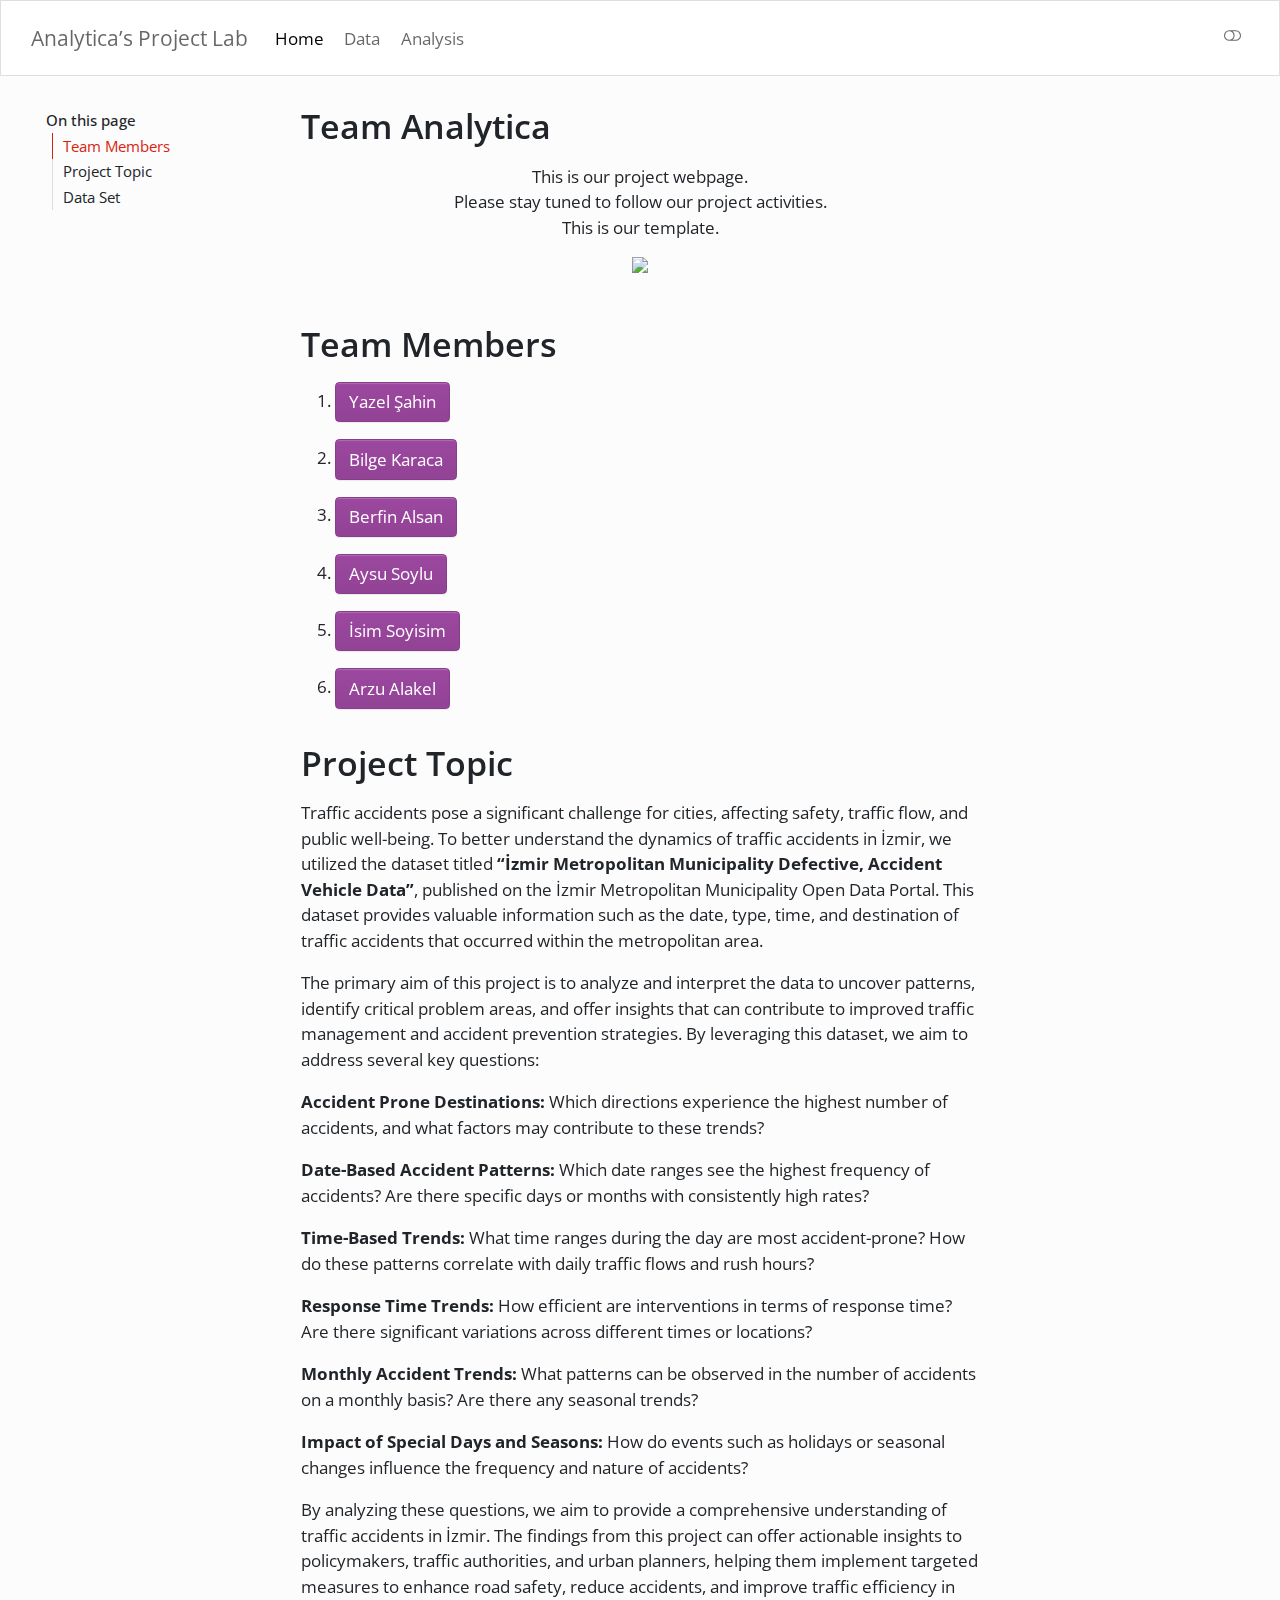
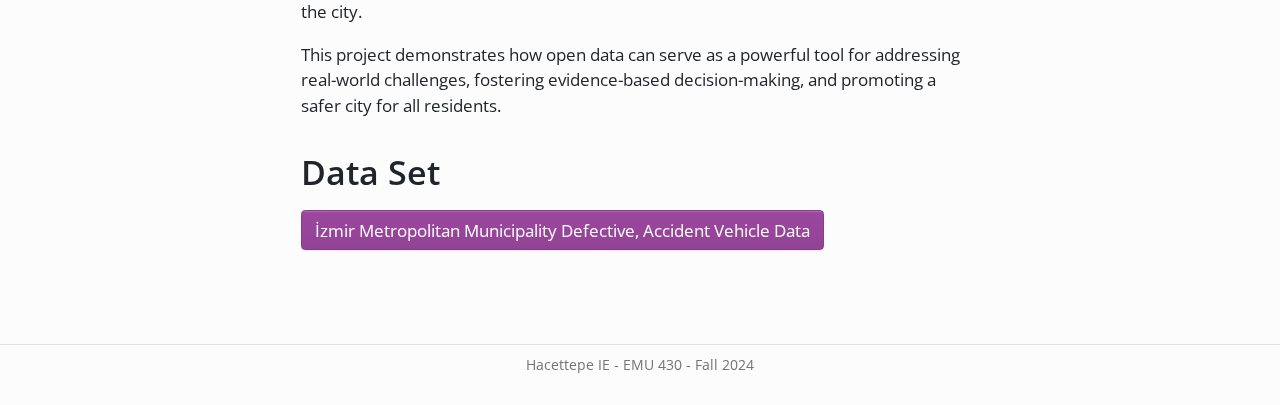
==== docs/index.html @ 7049e909 "s" ====
<!DOCTYPE html>
<html xmlns="http://www.w3.org/1999/xhtml" lang="en" xml:lang="en"><head>

<meta charset="utf-8">
<meta name="generator" content="quarto-1.5.57">

<meta name="viewport" content="width=device-width, initial-scale=1.0, user-scalable=yes">


<title>Team Analytica – Analytica’s Project Lab</title>
<style>
code{white-space: pre-wrap;}
span.smallcaps{font-variant: small-caps;}
div.columns{display: flex; gap: min(4vw, 1.5em);}
div.column{flex: auto; overflow-x: auto;}
div.hanging-indent{margin-left: 1.5em; text-indent: -1.5em;}
ul.task-list{list-style: none;}
ul.task-list li input[type="checkbox"] {
  width: 0.8em;
  margin: 0 0.8em 0.2em -1em; /* quarto-specific, see https://github.com/quarto-dev/quarto-cli/issues/4556 */ 
  vertical-align: middle;
}
</style>


<script src="site_libs/quarto-nav/quarto-nav.js"></script>
<script src="site_libs/quarto-nav/headroom.min.js"></script>
<script src="site_libs/clipboard/clipboard.min.js"></script>
<script src="site_libs/quarto-search/autocomplete.umd.js"></script>
<script src="site_libs/quarto-search/fuse.min.js"></script>
<script src="site_libs/quarto-search/quarto-search.js"></script>
<meta name="quarto:offset" content="./">
<script src="site_libs/quarto-html/quarto.js"></script>
<script src="site_libs/quarto-html/popper.min.js"></script>
<script src="site_libs/quarto-html/tippy.umd.min.js"></script>
<script src="site_libs/quarto-html/anchor.min.js"></script>
<link href="site_libs/quarto-html/tippy.css" rel="stylesheet">
<link href="site_libs/quarto-html/quarto-syntax-highlighting.css" rel="stylesheet" class="quarto-color-scheme" id="quarto-text-highlighting-styles">
<link href="site_libs/quarto-html/quarto-syntax-highlighting-dark.css" rel="prefetch" class="quarto-color-scheme quarto-color-alternate" id="quarto-text-highlighting-styles">
<script src="site_libs/bootstrap/bootstrap.min.js"></script>
<link href="site_libs/bootstrap/bootstrap-icons.css" rel="stylesheet">
<link href="site_libs/bootstrap/bootstrap.min.css" rel="stylesheet" class="quarto-color-scheme" id="quarto-bootstrap" data-mode="light">
<link href="site_libs/bootstrap/bootstrap-dark.min.css" rel="prefetch" class="quarto-color-scheme quarto-color-alternate" id="quarto-bootstrap" data-mode="dark">
<script id="quarto-search-options" type="application/json">{
  "location": "navbar",
  "copy-button": false,
  "collapse-after": 3,
  "panel-placement": "end",
  "type": "overlay",
  "limit": 50,
  "keyboard-shortcut": [
    "f",
    "/",
    "s"
  ],
  "show-item-context": false,
  "language": {
    "search-no-results-text": "No results",
    "search-matching-documents-text": "matching documents",
    "search-copy-link-title": "Copy link to search",
    "search-hide-matches-text": "Hide additional matches",
    "search-more-match-text": "more match in this document",
    "search-more-matches-text": "more matches in this document",
    "search-clear-button-title": "Clear",
    "search-text-placeholder": "",
    "search-detached-cancel-button-title": "Cancel",
    "search-submit-button-title": "Submit",
    "search-label": "Search"
  }
}</script>


<link rel="stylesheet" href="styles.css">
</head>

<body class="floating nav-fixed">

<div id="quarto-search-results"></div>
  <header id="quarto-header" class="headroom fixed-top">
    <nav class="navbar navbar-expand-lg " data-bs-theme="dark">
      <div class="navbar-container container-fluid">
      <div class="navbar-brand-container mx-auto">
    <a class="navbar-brand" href="./index.html">
    <span class="navbar-title">Analytica’s Project Lab</span>
    </a>
  </div>
            <div id="quarto-search" class="" title="Search"></div>
          <button class="navbar-toggler" type="button" data-bs-toggle="collapse" data-bs-target="#navbarCollapse" aria-controls="navbarCollapse" role="menu" aria-expanded="false" aria-label="Toggle navigation" onclick="if (window.quartoToggleHeadroom) { window.quartoToggleHeadroom(); }">
  <span class="navbar-toggler-icon"></span>
</button>
          <div class="collapse navbar-collapse" id="navbarCollapse">
            <ul class="navbar-nav navbar-nav-scroll me-auto">
  <li class="nav-item">
    <a class="nav-link active" href="./index.html" aria-current="page"> 
<span class="menu-text">Home</span></a>
  </li>  
  <li class="nav-item">
    <a class="nav-link" href="./data.html"> 
<span class="menu-text">Data</span></a>
  </li>  
  <li class="nav-item">
    <a class="nav-link" href="./analysis.html"> 
<span class="menu-text">Analysis</span></a>
  </li>  
</ul>
          </div> <!-- /navcollapse -->
            <div class="quarto-navbar-tools">
    <a href="https://twitter.com" title="" class="quarto-navigation-tool px-1" aria-label=""><i class="bi bi-github"></i></a>
  <a href="" class="quarto-color-scheme-toggle quarto-navigation-tool  px-1" onclick="window.quartoToggleColorScheme(); return false;" title="Toggle dark mode"><i class="bi"></i></a>
</div>
      </div> <!-- /container-fluid -->
    </nav>
</header>
<!-- content -->
<div id="quarto-content" class="quarto-container page-columns page-rows-contents page-layout-article page-navbar">
<!-- sidebar -->
  <nav id="quarto-sidebar" class="sidebar collapse collapse-horizontal quarto-sidebar-collapse-item sidebar-navigation floating overflow-auto">
    <nav id="TOC" role="doc-toc" class="toc-active">
    <h2 id="toc-title">On this page</h2>
   
  <ul>
  <li><a href="#team-members" id="toc-team-members" class="nav-link active" data-scroll-target="#team-members">Team Members</a></li>
  <li><a href="#project-topic" id="toc-project-topic" class="nav-link" data-scroll-target="#project-topic">Project Topic</a></li>
  <li><a href="#data-set" id="toc-data-set" class="nav-link" data-scroll-target="#data-set">Data Set</a></li>
  </ul>
</nav>
</nav>
<div id="quarto-sidebar-glass" class="quarto-sidebar-collapse-item" data-bs-toggle="collapse" data-bs-target=".quarto-sidebar-collapse-item"></div>
<!-- margin-sidebar -->
    <div id="quarto-margin-sidebar" class="sidebar margin-sidebar zindex-bottom">
    </div>
<!-- main -->
<main class="content" id="quarto-document-content">

<header id="title-block-header" class="quarto-title-block default">
<div class="quarto-title">
<h1 class="title">Team Analytica</h1>
</div>



<div class="quarto-title-meta">

    
  
    
  </div>
  


</header>


<div style="text-align: center;">
<p>This is our project webpage.<br>
Please stay tuned to follow our project activities.<br>
This is our template.</p>
</div>
<div class="quarto-figure quarto-figure-center">
<figure class="figure">
<p><img src="https://media.giphy.com/media/l378c04F2fjeZ7vH2/giphy.gif?cid=ecf05e47647ri4hmia577lfjcknd52jpofcokfgqqfguaa1c&amp;ep=v1_gifs_related&amp;rid=giphy.gif&amp;ct=g" class="img-fluid quarto-figure quarto-figure-center figure-img"></p>
</figure>
</div>
<section id="team-members" class="level1">
<h1>Team Members</h1>
<ol type="1">
<li><p><a href="https://emu-hacettepe-analytics.github.io/emu430-fall2024-yazelsahinlab/" class="btn btn-danger" style="color: white">Yazel Şahin</a></p></li>
<li><p><a href="https://emu-hacettepe-analytics.github.io/emu430-fall2024-BilgeKaraca/" class="btn btn-danger" style="color: white">Bilge Karaca</a></p></li>
<li><p><a href="https://emu-hacettepe-analytics.github.io/emu430-fall2024-berfinalsan/" class="btn btn-danger" style="color: white">Berfin Alsan</a></p></li>
<li><p><a href="https://emu-hacettepe-analytics.github.io/emu430-fall2024-aysusoylu/" class="btn btn-danger" style="color: white">Aysu Soylu</a></p></li>
<li><p><a href="http://analytics-lab-link.com" class="btn btn-danger" style="color: white">İsim Soyisim</a></p></li>
<li><p><a href="https://emu-hacettepe-analytics.github.io/emu430-fall2024-arzualakel/" class="btn btn-danger" style="color: white">Arzu Alakel</a></p></li>
</ol>
</section>
<section id="project-topic" class="level1">
<h1>Project Topic</h1>
<p>Traffic accidents pose a significant challenge for cities, affecting safety, traffic flow, and public well-being. To better understand the dynamics of traffic accidents in İzmir, we utilized the dataset titled <strong>“İzmir Metropolitan Municipality Defective, Accident Vehicle Data”</strong>, published on the İzmir Metropolitan Municipality Open Data Portal. This dataset provides valuable information such as the date, type, time, and destination of traffic accidents that occurred within the metropolitan area.</p>
<p>The primary aim of this project is to analyze and interpret the data to uncover patterns, identify critical problem areas, and offer insights that can contribute to improved traffic management and accident prevention strategies. By leveraging this dataset, we aim to address several key questions:</p>
<p><strong>Accident Prone Destinations:</strong> Which directions experience the highest number of accidents, and what factors may contribute to these trends?</p>
<p><strong>Date-Based Accident Patterns:</strong> Which date ranges see the highest frequency of accidents? Are there specific days or months with consistently high rates?</p>
<p><strong>Time-Based Trends:</strong> What time ranges during the day are most accident-prone? How do these patterns correlate with daily traffic flows and rush hours?</p>
<p><strong>Response Time Trends:</strong> How efficient are interventions in terms of response time? Are there significant variations across different times or locations?</p>
<p><strong>Monthly Accident Trends:</strong> What patterns can be observed in the number of accidents on a monthly basis? Are there any seasonal trends?</p>
<p><strong>Impact of Special Days and Seasons:</strong> How do events such as holidays or seasonal changes influence the frequency and nature of accidents?</p>
<p>By analyzing these questions, we aim to provide a comprehensive understanding of traffic accidents in İzmir. The findings from this project can offer actionable insights to policymakers, traffic authorities, and urban planners, helping them implement targeted measures to enhance road safety, reduce accidents, and improve traffic efficiency in the city.</p>
<p>This project demonstrates how open data can serve as a powerful tool for addressing real-world challenges, fostering evidence-based decision-making, and promoting a safer city for all residents.</p>
</section>
<section id="data-set" class="level1">
<h1>Data Set</h1>
<p><a href="https://acikveri.bizizmir.com/dataset/7373e9b2-bdbe-4957-b980-b81329974bb2/resource/e4832801-ccfe-4e29-8a14-5c7d63545984/download/izbb-kaza-ariza-verileri.xlsx" class="btn btn-danger" style="color: white">İzmir Metropolitan Municipality Defective, Accident Vehicle Data</a></p>


</section>

<a onclick="window.scrollTo(0, 0); return false;" role="button" id="quarto-back-to-top"><i class="bi bi-arrow-up"></i> Back to top</a></main> <!-- /main -->
<script id="quarto-html-after-body" type="application/javascript">
window.document.addEventListener("DOMContentLoaded", function (event) {
  const toggleBodyColorMode = (bsSheetEl) => {
    const mode = bsSheetEl.getAttribute("data-mode");
    const bodyEl = window.document.querySelector("body");
    if (mode === "dark") {
      bodyEl.classList.add("quarto-dark");
      bodyEl.classList.remove("quarto-light");
    } else {
      bodyEl.classList.add("quarto-light");
      bodyEl.classList.remove("quarto-dark");
    }
  }
  const toggleBodyColorPrimary = () => {
    const bsSheetEl = window.document.querySelector("link#quarto-bootstrap");
    if (bsSheetEl) {
      toggleBodyColorMode(bsSheetEl);
    }
  }
  toggleBodyColorPrimary();  
  const disableStylesheet = (stylesheets) => {
    for (let i=0; i < stylesheets.length; i++) {
      const stylesheet = stylesheets[i];
      stylesheet.rel = 'prefetch';
    }
  }
  const enableStylesheet = (stylesheets) => {
    for (let i=0; i < stylesheets.length; i++) {
      const stylesheet = stylesheets[i];
      stylesheet.rel = 'stylesheet';
    }
  }
  const manageTransitions = (selector, allowTransitions) => {
    const els = window.document.querySelectorAll(selector);
    for (let i=0; i < els.length; i++) {
      const el = els[i];
      if (allowTransitions) {
        el.classList.remove('notransition');
      } else {
        el.classList.add('notransition');
      }
    }
  }
  const toggleGiscusIfUsed = (isAlternate, darkModeDefault) => {
    const baseTheme = document.querySelector('#giscus-base-theme')?.value ?? 'light';
    const alternateTheme = document.querySelector('#giscus-alt-theme')?.value ?? 'dark';
    let newTheme = '';
    if(darkModeDefault) {
      newTheme = isAlternate ? baseTheme : alternateTheme;
    } else {
      newTheme = isAlternate ? alternateTheme : baseTheme;
    }
    const changeGiscusTheme = () => {
      // From: https://github.com/giscus/giscus/issues/336
      const sendMessage = (message) => {
        const iframe = document.querySelector('iframe.giscus-frame');
        if (!iframe) return;
        iframe.contentWindow.postMessage({ giscus: message }, 'https://giscus.app');
      }
      sendMessage({
        setConfig: {
          theme: newTheme
        }
      });
    }
    const isGiscussLoaded = window.document.querySelector('iframe.giscus-frame') !== null;
    if (isGiscussLoaded) {
      changeGiscusTheme();
    }
  }
  const toggleColorMode = (alternate) => {
    // Switch the stylesheets
    const alternateStylesheets = window.document.querySelectorAll('link.quarto-color-scheme.quarto-color-alternate');
    manageTransitions('#quarto-margin-sidebar .nav-link', false);
    if (alternate) {
      enableStylesheet(alternateStylesheets);
      for (const sheetNode of alternateStylesheets) {
        if (sheetNode.id === "quarto-bootstrap") {
          toggleBodyColorMode(sheetNode);
        }
      }
    } else {
      disableStylesheet(alternateStylesheets);
      toggleBodyColorPrimary();
    }
    manageTransitions('#quarto-margin-sidebar .nav-link', true);
    // Switch the toggles
    const toggles = window.document.querySelectorAll('.quarto-color-scheme-toggle');
    for (let i=0; i < toggles.length; i++) {
      const toggle = toggles[i];
      if (toggle) {
        if (alternate) {
          toggle.classList.add("alternate");     
        } else {
          toggle.classList.remove("alternate");
        }
      }
    }
    // Hack to workaround the fact that safari doesn't
    // properly recolor the scrollbar when toggling (#1455)
    if (navigator.userAgent.indexOf('Safari') > 0 && navigator.userAgent.indexOf('Chrome') == -1) {
      manageTransitions("body", false);
      window.scrollTo(0, 1);
      setTimeout(() => {
        window.scrollTo(0, 0);
        manageTransitions("body", true);
      }, 40);  
    }
  }
  const isFileUrl = () => { 
    return window.location.protocol === 'file:';
  }
  const hasAlternateSentinel = () => {  
    let styleSentinel = getColorSchemeSentinel();
    if (styleSentinel !== null) {
      return styleSentinel === "alternate";
    } else {
      return false;
    }
  }
  const setStyleSentinel = (alternate) => {
    const value = alternate ? "alternate" : "default";
    if (!isFileUrl()) {
      window.localStorage.setItem("quarto-color-scheme", value);
    } else {
      localAlternateSentinel = value;
    }
  }
  const getColorSchemeSentinel = () => {
    if (!isFileUrl()) {
      const storageValue = window.localStorage.getItem("quarto-color-scheme");
      return storageValue != null ? storageValue : localAlternateSentinel;
    } else {
      return localAlternateSentinel;
    }
  }
  const darkModeDefault = false;
  let localAlternateSentinel = darkModeDefault ? 'alternate' : 'default';
  // Dark / light mode switch
  window.quartoToggleColorScheme = () => {
    // Read the current dark / light value 
    let toAlternate = !hasAlternateSentinel();
    toggleColorMode(toAlternate);
    setStyleSentinel(toAlternate);
    toggleGiscusIfUsed(toAlternate, darkModeDefault);
  };
  // Ensure there is a toggle, if there isn't float one in the top right
  if (window.document.querySelector('.quarto-color-scheme-toggle') === null) {
    const a = window.document.createElement('a');
    a.classList.add('top-right');
    a.classList.add('quarto-color-scheme-toggle');
    a.href = "";
    a.onclick = function() { try { window.quartoToggleColorScheme(); } catch {} return false; };
    const i = window.document.createElement("i");
    i.classList.add('bi');
    a.appendChild(i);
    window.document.body.appendChild(a);
  }
  // Switch to dark mode if need be
  if (hasAlternateSentinel()) {
    toggleColorMode(true);
  } else {
    toggleColorMode(false);
  }
  const icon = "";
  const anchorJS = new window.AnchorJS();
  anchorJS.options = {
    placement: 'right',
    icon: icon
  };
  anchorJS.add('.anchored');
  const isCodeAnnotation = (el) => {
    for (const clz of el.classList) {
      if (clz.startsWith('code-annotation-')) {                     
        return true;
      }
    }
    return false;
  }
  const onCopySuccess = function(e) {
    // button target
    const button = e.trigger;
    // don't keep focus
    button.blur();
    // flash "checked"
    button.classList.add('code-copy-button-checked');
    var currentTitle = button.getAttribute("title");
    button.setAttribute("title", "Copied!");
    let tooltip;
    if (window.bootstrap) {
      button.setAttribute("data-bs-toggle", "tooltip");
      button.setAttribute("data-bs-placement", "left");
      button.setAttribute("data-bs-title", "Copied!");
      tooltip = new bootstrap.Tooltip(button, 
        { trigger: "manual", 
          customClass: "code-copy-button-tooltip",
          offset: [0, -8]});
      tooltip.show();    
    }
    setTimeout(function() {
      if (tooltip) {
        tooltip.hide();
        button.removeAttribute("data-bs-title");
        button.removeAttribute("data-bs-toggle");
        button.removeAttribute("data-bs-placement");
      }
      button.setAttribute("title", currentTitle);
      button.classList.remove('code-copy-button-checked');
    }, 1000);
    // clear code selection
    e.clearSelection();
  }
  const getTextToCopy = function(trigger) {
      const codeEl = trigger.previousElementSibling.cloneNode(true);
      for (const childEl of codeEl.children) {
        if (isCodeAnnotation(childEl)) {
          childEl.remove();
        }
      }
      return codeEl.innerText;
  }
  const clipboard = new window.ClipboardJS('.code-copy-button:not([data-in-quarto-modal])', {
    text: getTextToCopy
  });
  clipboard.on('success', onCopySuccess);
  if (window.document.getElementById('quarto-embedded-source-code-modal')) {
    // For code content inside modals, clipBoardJS needs to be initialized with a container option
    // TODO: Check when it could be a function (https://github.com/zenorocha/clipboard.js/issues/860)
    const clipboardModal = new window.ClipboardJS('.code-copy-button[data-in-quarto-modal]', {
      text: getTextToCopy,
      container: window.document.getElementById('quarto-embedded-source-code-modal')
    });
    clipboardModal.on('success', onCopySuccess);
  }
    var localhostRegex = new RegExp(/^(?:http|https):\/\/localhost\:?[0-9]*\//);
    var mailtoRegex = new RegExp(/^mailto:/);
      var filterRegex = new RegExp('/' + window.location.host + '/');
    var isInternal = (href) => {
        return filterRegex.test(href) || localhostRegex.test(href) || mailtoRegex.test(href);
    }
    // Inspect non-navigation links and adorn them if external
 	var links = window.document.querySelectorAll('a[href]:not(.nav-link):not(.navbar-brand):not(.toc-action):not(.sidebar-link):not(.sidebar-item-toggle):not(.pagination-link):not(.no-external):not([aria-hidden]):not(.dropdown-item):not(.quarto-navigation-tool):not(.about-link)');
    for (var i=0; i<links.length; i++) {
      const link = links[i];
      if (!isInternal(link.href)) {
        // undo the damage that might have been done by quarto-nav.js in the case of
        // links that we want to consider external
        if (link.dataset.originalHref !== undefined) {
          link.href = link.dataset.originalHref;
        }
      }
    }
  function tippyHover(el, contentFn, onTriggerFn, onUntriggerFn) {
    const config = {
      allowHTML: true,
      maxWidth: 500,
      delay: 100,
      arrow: false,
      appendTo: function(el) {
          return el.parentElement;
      },
      interactive: true,
      interactiveBorder: 10,
      theme: 'quarto',
      placement: 'bottom-start',
    };
    if (contentFn) {
      config.content = contentFn;
    }
    if (onTriggerFn) {
      config.onTrigger = onTriggerFn;
    }
    if (onUntriggerFn) {
      config.onUntrigger = onUntriggerFn;
    }
    window.tippy(el, config); 
  }
  const noterefs = window.document.querySelectorAll('a[role="doc-noteref"]');
  for (var i=0; i<noterefs.length; i++) {
    const ref = noterefs[i];
    tippyHover(ref, function() {
      // use id or data attribute instead here
      let href = ref.getAttribute('data-footnote-href') || ref.getAttribute('href');
      try { href = new URL(href).hash; } catch {}
      const id = href.replace(/^#\/?/, "");
      const note = window.document.getElementById(id);
      if (note) {
        return note.innerHTML;
      } else {
        return "";
      }
    });
  }
  const xrefs = window.document.querySelectorAll('a.quarto-xref');
  const processXRef = (id, note) => {
    // Strip column container classes
    const stripColumnClz = (el) => {
      el.classList.remove("page-full", "page-columns");
      if (el.children) {
        for (const child of el.children) {
          stripColumnClz(child);
        }
      }
    }
    stripColumnClz(note)
    if (id === null || id.startsWith('sec-')) {
      // Special case sections, only their first couple elements
      const container = document.createElement("div");
      if (note.children && note.children.length > 2) {
        container.appendChild(note.children[0].cloneNode(true));
        for (let i = 1; i < note.children.length; i++) {
          const child = note.children[i];
          if (child.tagName === "P" && child.innerText === "") {
            continue;
          } else {
            container.appendChild(child.cloneNode(true));
            break;
          }
        }
        if (window.Quarto?.typesetMath) {
          window.Quarto.typesetMath(container);
        }
        return container.innerHTML
      } else {
        if (window.Quarto?.typesetMath) {
          window.Quarto.typesetMath(note);
        }
        return note.innerHTML;
      }
    } else {
      // Remove any anchor links if they are present
      const anchorLink = note.querySelector('a.anchorjs-link');
      if (anchorLink) {
        anchorLink.remove();
      }
      if (window.Quarto?.typesetMath) {
        window.Quarto.typesetMath(note);
      }
      // TODO in 1.5, we should make sure this works without a callout special case
      if (note.classList.contains("callout")) {
        return note.outerHTML;
      } else {
        return note.innerHTML;
      }
    }
  }
  for (var i=0; i<xrefs.length; i++) {
    const xref = xrefs[i];
    tippyHover(xref, undefined, function(instance) {
      instance.disable();
      let url = xref.getAttribute('href');
      let hash = undefined; 
      if (url.startsWith('#')) {
        hash = url;
      } else {
        try { hash = new URL(url).hash; } catch {}
      }
      if (hash) {
        const id = hash.replace(/^#\/?/, "");
        const note = window.document.getElementById(id);
        if (note !== null) {
          try {
            const html = processXRef(id, note.cloneNode(true));
            instance.setContent(html);
          } finally {
            instance.enable();
            instance.show();
          }
        } else {
          // See if we can fetch this
          fetch(url.split('#')[0])
          .then(res => res.text())
          .then(html => {
            const parser = new DOMParser();
            const htmlDoc = parser.parseFromString(html, "text/html");
            const note = htmlDoc.getElementById(id);
            if (note !== null) {
              const html = processXRef(id, note);
              instance.setContent(html);
            } 
          }).finally(() => {
            instance.enable();
            instance.show();
          });
        }
      } else {
        // See if we can fetch a full url (with no hash to target)
        // This is a special case and we should probably do some content thinning / targeting
        fetch(url)
        .then(res => res.text())
        .then(html => {
          const parser = new DOMParser();
          const htmlDoc = parser.parseFromString(html, "text/html");
          const note = htmlDoc.querySelector('main.content');
          if (note !== null) {
            // This should only happen for chapter cross references
            // (since there is no id in the URL)
            // remove the first header
            if (note.children.length > 0 && note.children[0].tagName === "HEADER") {
              note.children[0].remove();
            }
            const html = processXRef(null, note);
            instance.setContent(html);
          } 
        }).finally(() => {
          instance.enable();
          instance.show();
        });
      }
    }, function(instance) {
    });
  }
      let selectedAnnoteEl;
      const selectorForAnnotation = ( cell, annotation) => {
        let cellAttr = 'data-code-cell="' + cell + '"';
        let lineAttr = 'data-code-annotation="' +  annotation + '"';
        const selector = 'span[' + cellAttr + '][' + lineAttr + ']';
        return selector;
      }
      const selectCodeLines = (annoteEl) => {
        const doc = window.document;
        const targetCell = annoteEl.getAttribute("data-target-cell");
        const targetAnnotation = annoteEl.getAttribute("data-target-annotation");
        const annoteSpan = window.document.querySelector(selectorForAnnotation(targetCell, targetAnnotation));
        const lines = annoteSpan.getAttribute("data-code-lines").split(",");
        const lineIds = lines.map((line) => {
          return targetCell + "-" + line;
        })
        let top = null;
        let height = null;
        let parent = null;
        if (lineIds.length > 0) {
            //compute the position of the single el (top and bottom and make a div)
            const el = window.document.getElementById(lineIds[0]);
            top = el.offsetTop;
            height = el.offsetHeight;
            parent = el.parentElement.parentElement;
          if (lineIds.length > 1) {
            const lastEl = window.document.getElementById(lineIds[lineIds.length - 1]);
            const bottom = lastEl.offsetTop + lastEl.offsetHeight;
            height = bottom - top;
          }
          if (top !== null && height !== null && parent !== null) {
            // cook up a div (if necessary) and position it 
            let div = window.document.getElementById("code-annotation-line-highlight");
            if (div === null) {
              div = window.document.createElement("div");
              div.setAttribute("id", "code-annotation-line-highlight");
              div.style.position = 'absolute';
              parent.appendChild(div);
            }
            div.style.top = top - 2 + "px";
            div.style.height = height + 4 + "px";
            div.style.left = 0;
            let gutterDiv = window.document.getElementById("code-annotation-line-highlight-gutter");
            if (gutterDiv === null) {
              gutterDiv = window.document.createElement("div");
              gutterDiv.setAttribute("id", "code-annotation-line-highlight-gutter");
              gutterDiv.style.position = 'absolute';
              const codeCell = window.document.getElementById(targetCell);
              const gutter = codeCell.querySelector('.code-annotation-gutter');
              gutter.appendChild(gutterDiv);
            }
            gutterDiv.style.top = top - 2 + "px";
            gutterDiv.style.height = height + 4 + "px";
          }
          selectedAnnoteEl = annoteEl;
        }
      };
      const unselectCodeLines = () => {
        const elementsIds = ["code-annotation-line-highlight", "code-annotation-line-highlight-gutter"];
        elementsIds.forEach((elId) => {
          const div = window.document.getElementById(elId);
          if (div) {
            div.remove();
          }
        });
        selectedAnnoteEl = undefined;
      };
        // Handle positioning of the toggle
    window.addEventListener(
      "resize",
      throttle(() => {
        elRect = undefined;
        if (selectedAnnoteEl) {
          selectCodeLines(selectedAnnoteEl);
        }
      }, 10)
    );
    function throttle(fn, ms) {
    let throttle = false;
    let timer;
      return (...args) => {
        if(!throttle) { // first call gets through
            fn.apply(this, args);
            throttle = true;
        } else { // all the others get throttled
            if(timer) clearTimeout(timer); // cancel #2
            timer = setTimeout(() => {
              fn.apply(this, args);
              timer = throttle = false;
            }, ms);
        }
      };
    }
      // Attach click handler to the DT
      const annoteDls = window.document.querySelectorAll('dt[data-target-cell]');
      for (const annoteDlNode of annoteDls) {
        annoteDlNode.addEventListener('click', (event) => {
          const clickedEl = event.target;
          if (clickedEl !== selectedAnnoteEl) {
            unselectCodeLines();
            const activeEl = window.document.querySelector('dt[data-target-cell].code-annotation-active');
            if (activeEl) {
              activeEl.classList.remove('code-annotation-active');
            }
            selectCodeLines(clickedEl);
            clickedEl.classList.add('code-annotation-active');
          } else {
            // Unselect the line
            unselectCodeLines();
            clickedEl.classList.remove('code-annotation-active');
          }
        });
      }
  const findCites = (el) => {
    const parentEl = el.parentElement;
    if (parentEl) {
      const cites = parentEl.dataset.cites;
      if (cites) {
        return {
          el,
          cites: cites.split(' ')
        };
      } else {
        return findCites(el.parentElement)
      }
    } else {
      return undefined;
    }
  };
  var bibliorefs = window.document.querySelectorAll('a[role="doc-biblioref"]');
  for (var i=0; i<bibliorefs.length; i++) {
    const ref = bibliorefs[i];
    const citeInfo = findCites(ref);
    if (citeInfo) {
      tippyHover(citeInfo.el, function() {
        var popup = window.document.createElement('div');
        citeInfo.cites.forEach(function(cite) {
          var citeDiv = window.document.createElement('div');
          citeDiv.classList.add('hanging-indent');
          citeDiv.classList.add('csl-entry');
          var biblioDiv = window.document.getElementById('ref-' + cite);
          if (biblioDiv) {
            citeDiv.innerHTML = biblioDiv.innerHTML;
          }
          popup.appendChild(citeDiv);
        });
        return popup.innerHTML;
      });
    }
  }
});
</script>
</div> <!-- /content -->
<footer class="footer">
  <div class="nav-footer">
    <div class="nav-footer-left">
      &nbsp;
    </div>   
    <div class="nav-footer-center">
<p>Hacettepe IE - EMU 430 - Fall 2024</p>
</div>
    <div class="nav-footer-right">
      &nbsp;
    </div>
  </div>
</footer>




</body></html>
---- docs/site_libs/quarto-html/quarto-syntax-highlighting.css ----
/* quarto syntax highlight colors */
:root {
  --quarto-hl-ot-color: #003B4F;
  --quarto-hl-at-color: #657422;
  --quarto-hl-ss-color: #20794D;
  --quarto-hl-an-color: #5E5E5E;
  --quarto-hl-fu-color: #4758AB;
  --quarto-hl-st-color: #20794D;
  --quarto-hl-cf-color: #003B4F;
  --quarto-hl-op-color: #5E5E5E;
  --quarto-hl-er-color: #AD0000;
  --quarto-hl-bn-color: #AD0000;
  --quarto-hl-al-color: #AD0000;
  --quarto-hl-va-color: #111111;
  --quarto-hl-bu-color: inherit;
  --quarto-hl-ex-color: inherit;
  --quarto-hl-pp-color: #AD0000;
  --quarto-hl-in-color: #5E5E5E;
  --quarto-hl-vs-color: #20794D;
  --quarto-hl-wa-color: #5E5E5E;
  --quarto-hl-do-color: #5E5E5E;
  --quarto-hl-im-color: #00769E;
  --quarto-hl-ch-color: #20794D;
  --quarto-hl-dt-color: #AD0000;
  --quarto-hl-fl-color: #AD0000;
  --quarto-hl-co-color: #5E5E5E;
  --quarto-hl-cv-color: #5E5E5E;
  --quarto-hl-cn-color: #8f5902;
  --quarto-hl-sc-color: #5E5E5E;
  --quarto-hl-dv-color: #AD0000;
  --quarto-hl-kw-color: #003B4F;
}

/* other quarto variables */
:root {
  --quarto-font-monospace: SFMono-Regular, Menlo, Monaco, Consolas, "Liberation Mono", "Courier New", monospace;
}

pre > code.sourceCode > span {
  color: #003B4F;
}

code span {
  color: #003B4F;
}

code.sourceCode > span {
  color: #003B4F;
}

div.sourceCode,
div.sourceCode pre.sourceCode {
  color: #003B4F;
}

code span.ot {
  color: #003B4F;
  font-style: inherit;
}

code span.at {
  color: #657422;
  font-style: inherit;
}

code span.ss {
  color: #20794D;
  font-style: inherit;
}

code span.an {
  color: #5E5E5E;
  font-style: inherit;
}

code span.fu {
  color: #4758AB;
  font-style: inherit;
}

code span.st {
  color: #20794D;
  font-style: inherit;
}

code span.cf {
  color: #003B4F;
  font-weight: bold;
  font-style: inherit;
}

code span.op {
  color: #5E5E5E;
  font-style: inherit;
}

code span.er {
  color: #AD0000;
  font-style: inherit;
}

code span.bn {
  color: #AD0000;
  font-style: inherit;
}

code span.al {
  color: #AD0000;
  font-style: inherit;
}

code span.va {
  color: #111111;
  font-style: inherit;
}

code span.bu {
  font-style: inherit;
}

code span.ex {
  font-style: inherit;
}

code span.pp {
  color: #AD0000;
  font-style: inherit;
}

code span.in {
  color: #5E5E5E;
  font-style: inherit;
}

code span.vs {
  color: #20794D;
  font-style: inherit;
}

code span.wa {
  color: #5E5E5E;
  font-style: italic;
}

code span.do {
  color: #5E5E5E;
  font-style: italic;
}

code span.im {
  color: #00769E;
  font-style: inherit;
}

code span.ch {
  color: #20794D;
  font-style: inherit;
}

code span.dt {
  color: #AD0000;
  font-style: inherit;
}

code span.fl {
  color: #AD0000;
  font-style: inherit;
}

code span.co {
  color: #5E5E5E;
  font-style: inherit;
}

code span.cv {
  color: #5E5E5E;
  font-style: italic;
}

code span.cn {
  color: #8f5902;
  font-style: inherit;
}

code span.sc {
  color: #5E5E5E;
  font-style: inherit;
}

code span.dv {
  color: #AD0000;
  font-style: inherit;
}

code span.kw {
  color: #003B4F;
  font-weight: bold;
  font-style: inherit;
}

.prevent-inlining {
  content: "</";
}

/*# sourceMappingURL=debc5d5d77c3f9108843748ff7464032.css.map */
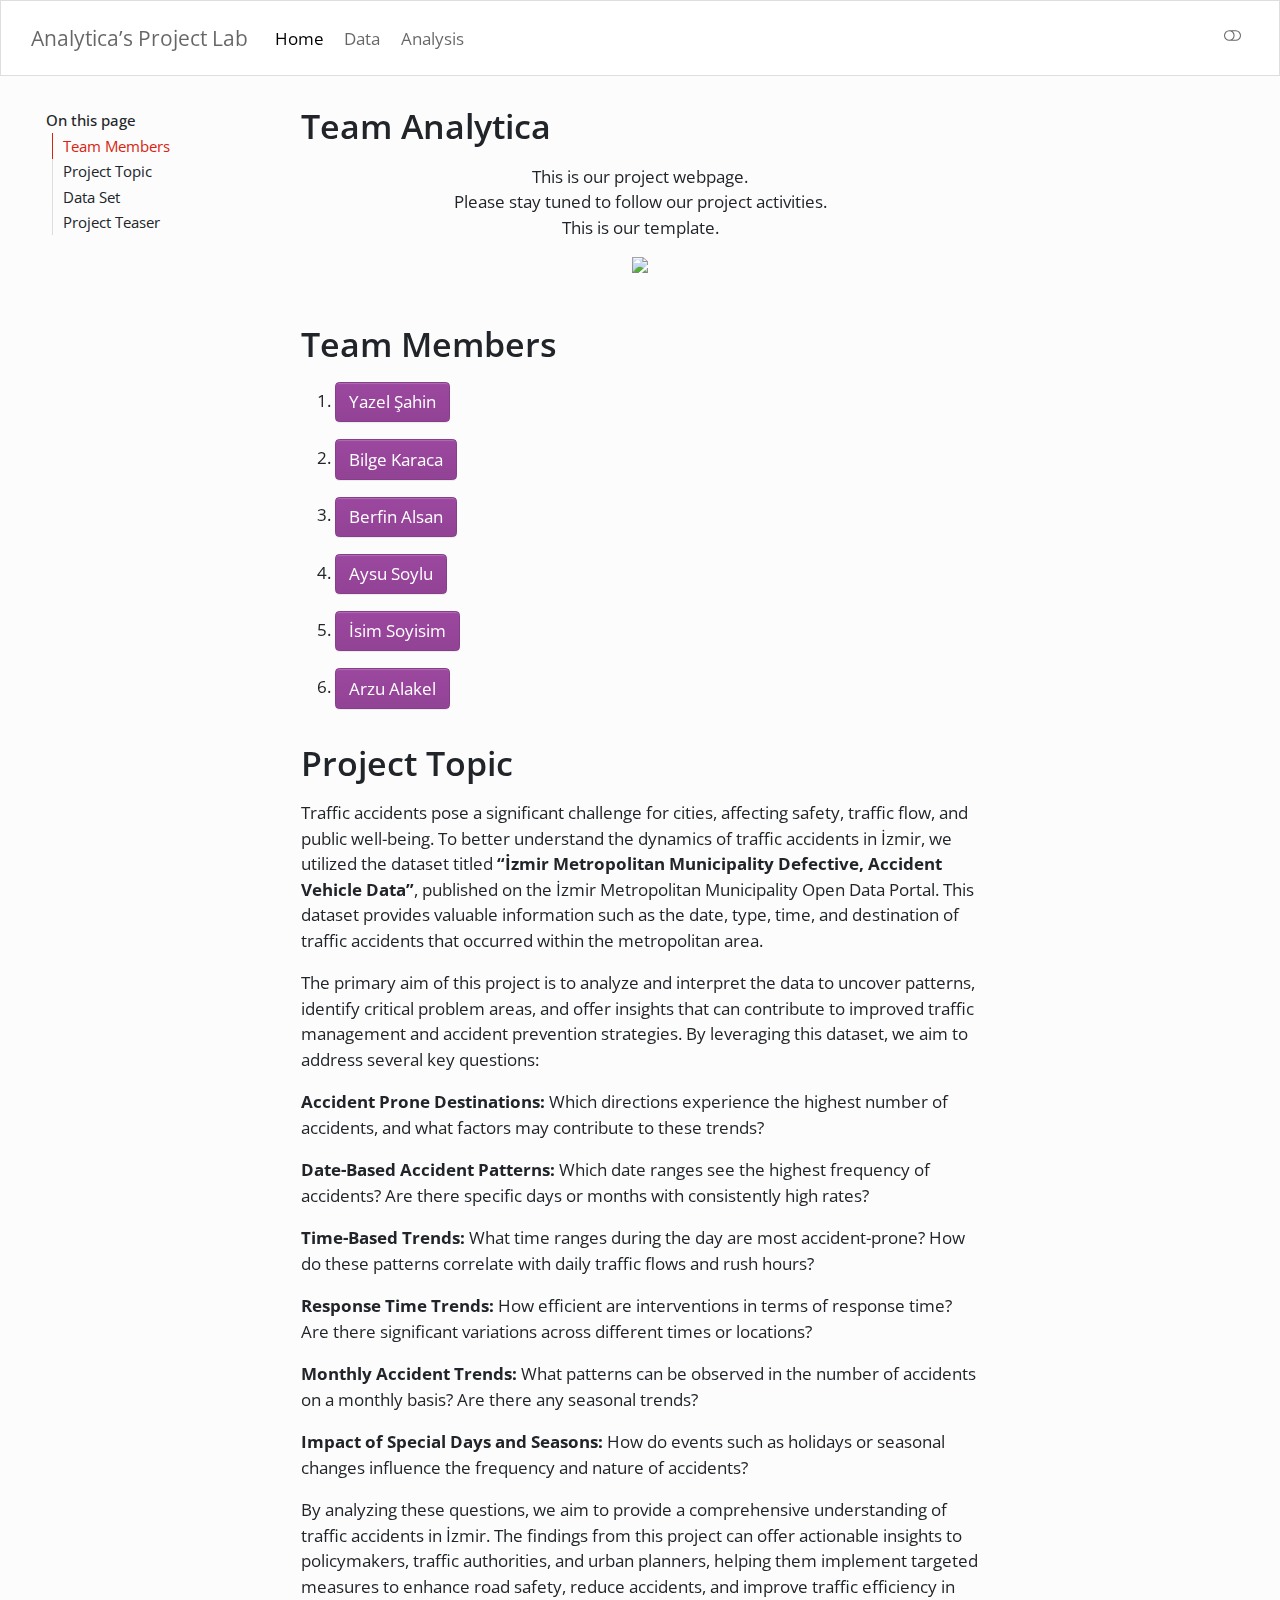
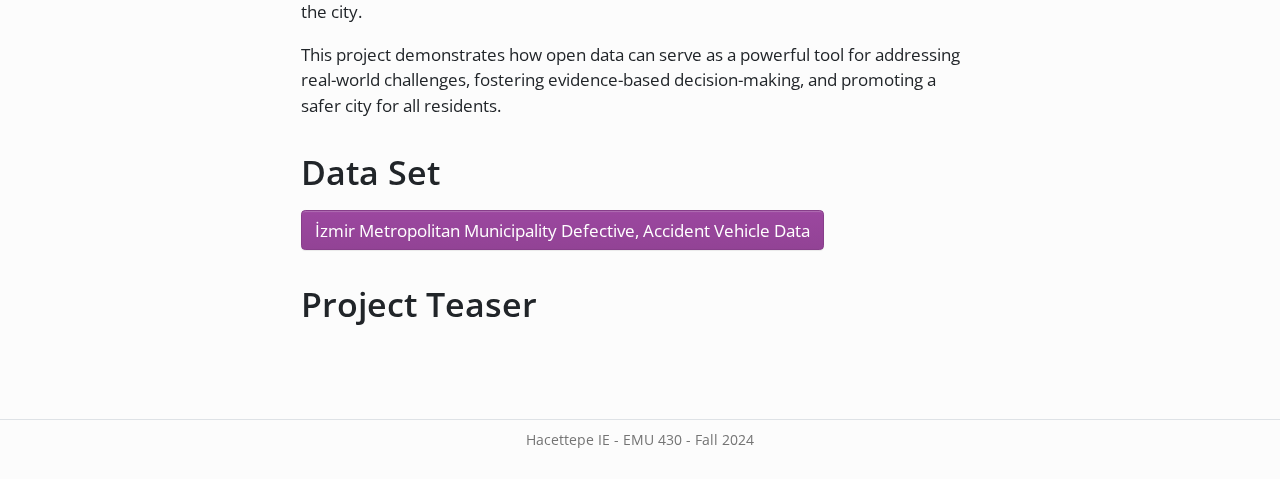
==== commit 1976dd7b: "ss" ====
--- a/docs/index.html
+++ b/docs/index.html
@@ -122,6 +122,7 @@
   <li><a href="#team-members" id="toc-team-members" class="nav-link active" data-scroll-target="#team-members">Team Members</a></li>
   <li><a href="#project-topic" id="toc-project-topic" class="nav-link" data-scroll-target="#project-topic">Project Topic</a></li>
   <li><a href="#data-set" id="toc-data-set" class="nav-link" data-scroll-target="#data-set">Data Set</a></li>
+  <li><a href="#project-teaser" id="toc-project-teaser" class="nav-link" data-scroll-target="#project-teaser">Project Teaser</a></li>
   </ul>
 </nav>
 </nav>
@@ -188,6 +189,9 @@
 <section id="data-set" class="level1">
 <h1>Data Set</h1>
 <p><a href="https://acikveri.bizizmir.com/dataset/7373e9b2-bdbe-4957-b980-b81329974bb2/resource/e4832801-ccfe-4e29-8a14-5c7d63545984/download/izbb-kaza-ariza-verileri.xlsx" class="btn btn-danger" style="color: white">İzmir Metropolitan Municipality Defective, Accident Vehicle Data</a></p>
+</section>
+<section id="project-teaser" class="level1">
+<h1>Project Teaser</h1>
 
 
 </section>
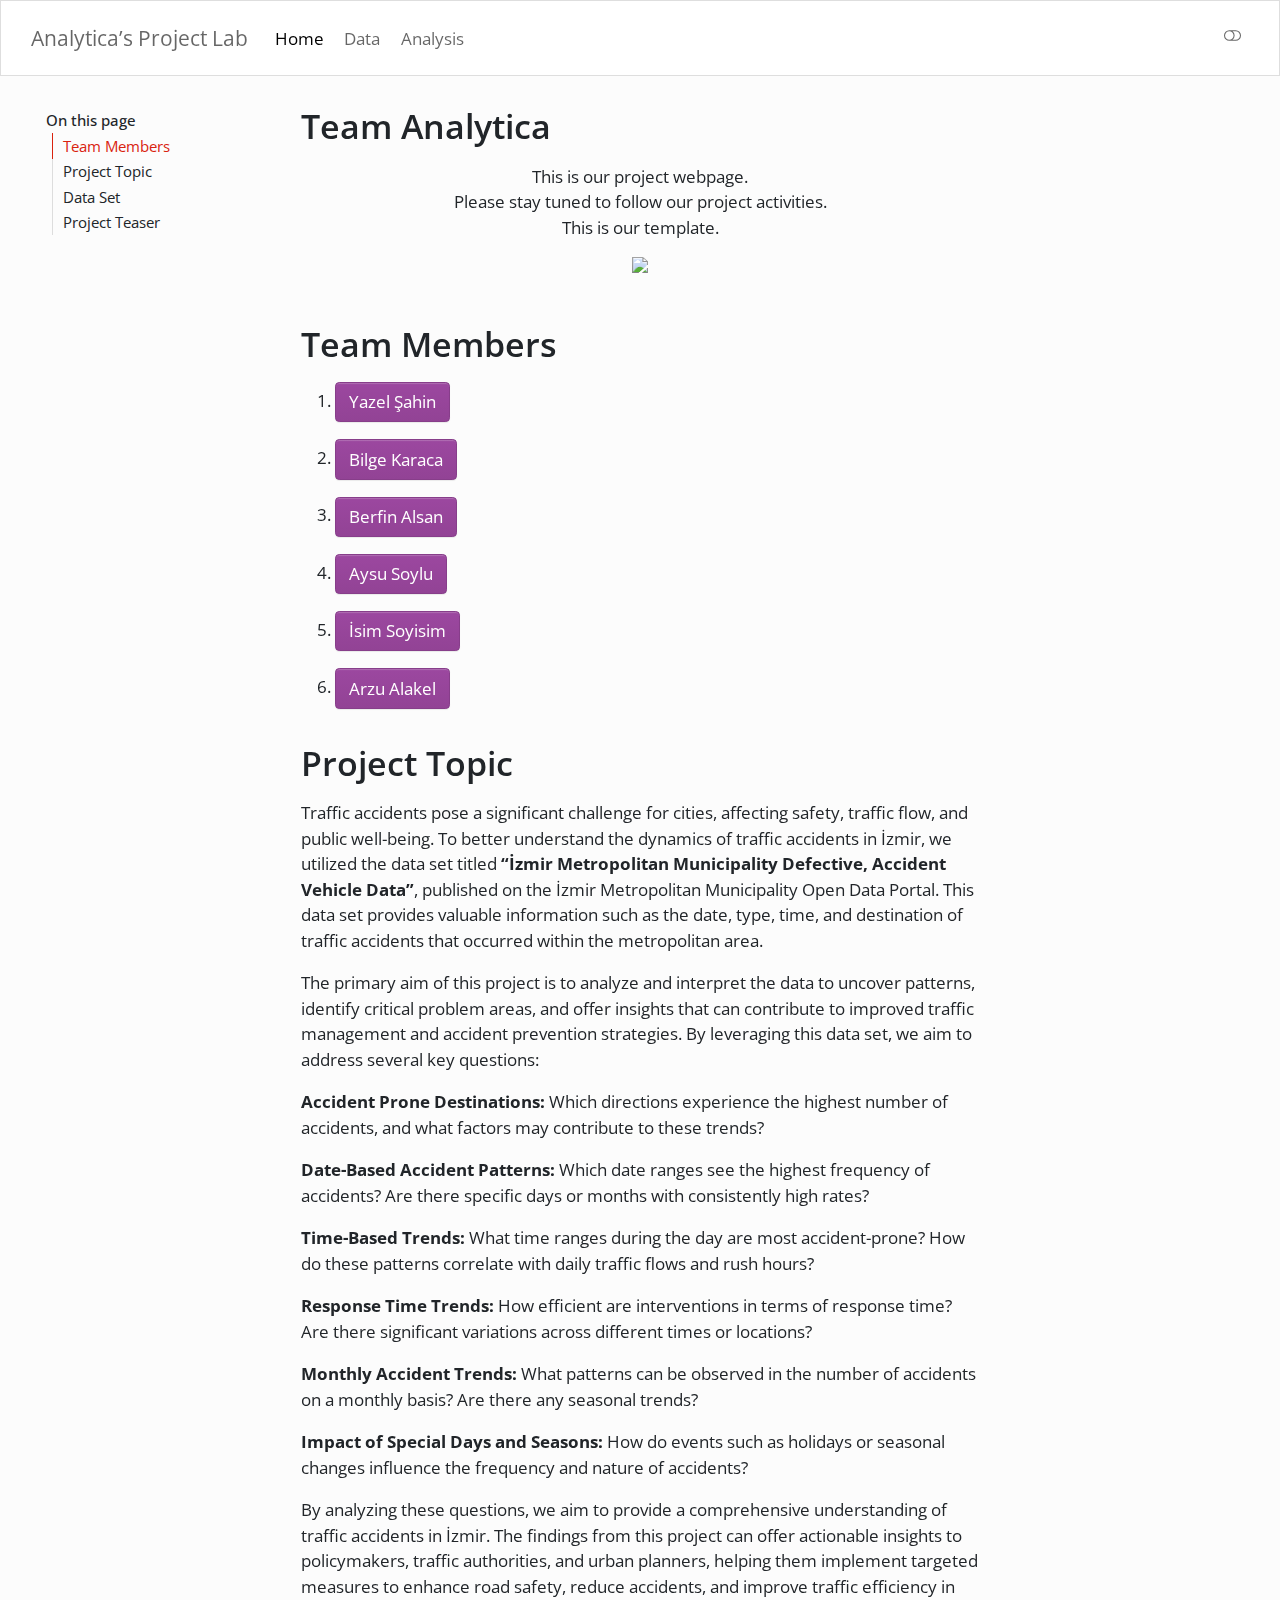
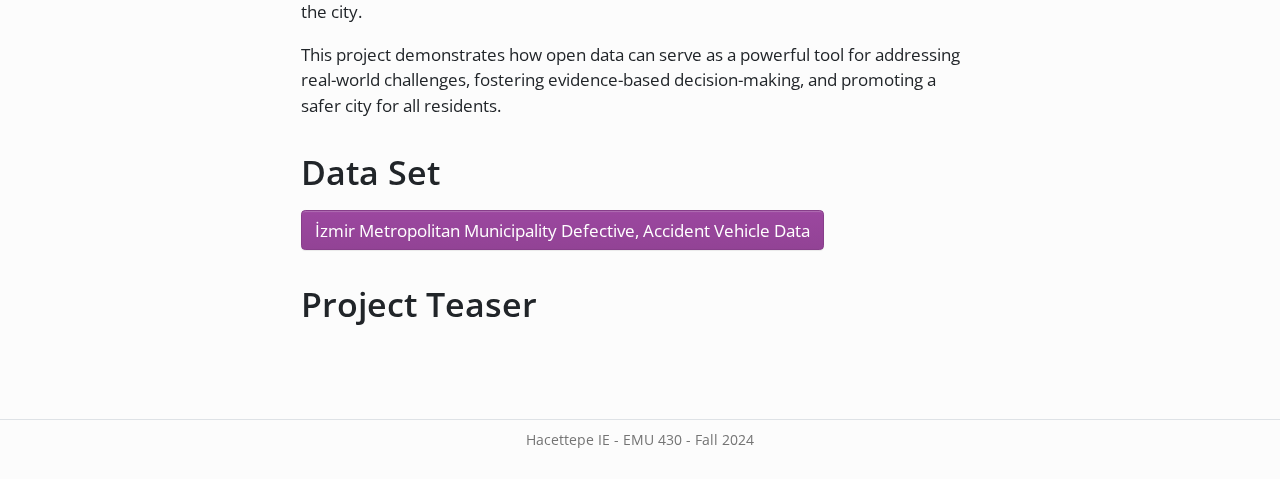
==== commit e20b1b98: "website" ====
--- a/docs/index.html
+++ b/docs/index.html
@@ -105,7 +105,7 @@
 </ul>
           </div> <!-- /navcollapse -->
             <div class="quarto-navbar-tools">
-    <a href="https://twitter.com" title="" class="quarto-navigation-tool px-1" aria-label=""><i class="bi bi-github"></i></a>
+    <a href="https://github.com/emu-hacettepe-analytics/emu430-fall2024-team-analytica" title="" class="quarto-navigation-tool px-1" aria-label=""><i class="bi bi-github"></i></a>
   <a href="" class="quarto-color-scheme-toggle quarto-navigation-tool  px-1" onclick="window.quartoToggleColorScheme(); return false;" title="Toggle dark mode"><i class="bi"></i></a>
 </div>
       </div> <!-- /container-fluid -->
@@ -175,8 +175,8 @@
 </section>
 <section id="project-topic" class="level1">
 <h1>Project Topic</h1>
-<p>Traffic accidents pose a significant challenge for cities, affecting safety, traffic flow, and public well-being. To better understand the dynamics of traffic accidents in İzmir, we utilized the dataset titled <strong>“İzmir Metropolitan Municipality Defective, Accident Vehicle Data”</strong>, published on the İzmir Metropolitan Municipality Open Data Portal. This dataset provides valuable information such as the date, type, time, and destination of traffic accidents that occurred within the metropolitan area.</p>
-<p>The primary aim of this project is to analyze and interpret the data to uncover patterns, identify critical problem areas, and offer insights that can contribute to improved traffic management and accident prevention strategies. By leveraging this dataset, we aim to address several key questions:</p>
+<p>Traffic accidents pose a significant challenge for cities, affecting safety, traffic flow, and public well-being. To better understand the dynamics of traffic accidents in İzmir, we utilized the data set titled <strong>“İzmir Metropolitan Municipality Defective, Accident Vehicle Data”</strong>, published on the İzmir Metropolitan Municipality Open Data Portal. This data set provides valuable information such as the date, type, time, and destination of traffic accidents that occurred within the metropolitan area.</p>
+<p>The primary aim of this project is to analyze and interpret the data to uncover patterns, identify critical problem areas, and offer insights that can contribute to improved traffic management and accident prevention strategies. By leveraging this data set, we aim to address several key questions:</p>
 <p><strong>Accident Prone Destinations:</strong> Which directions experience the highest number of accidents, and what factors may contribute to these trends?</p>
 <p><strong>Date-Based Accident Patterns:</strong> Which date ranges see the highest frequency of accidents? Are there specific days or months with consistently high rates?</p>
 <p><strong>Time-Based Trends:</strong> What time ranges during the day are most accident-prone? How do these patterns correlate with daily traffic flows and rush hours?</p>
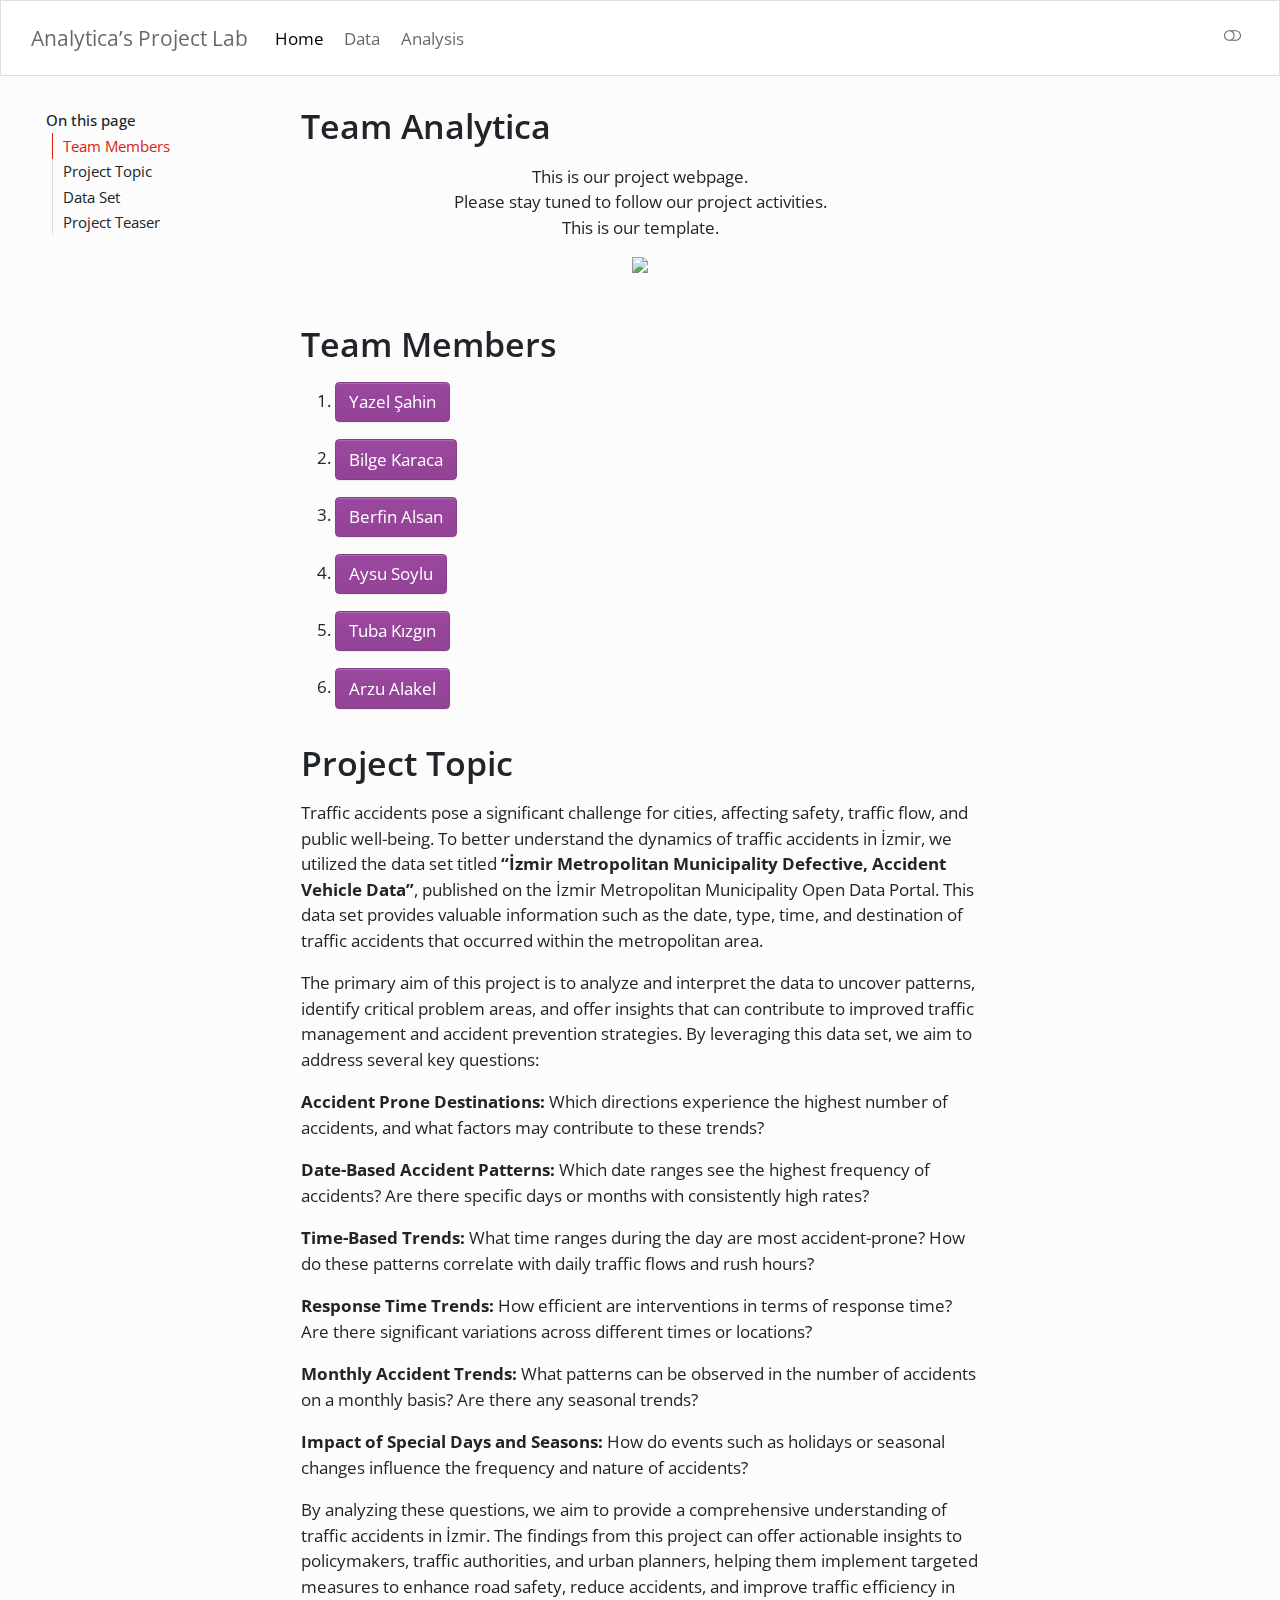
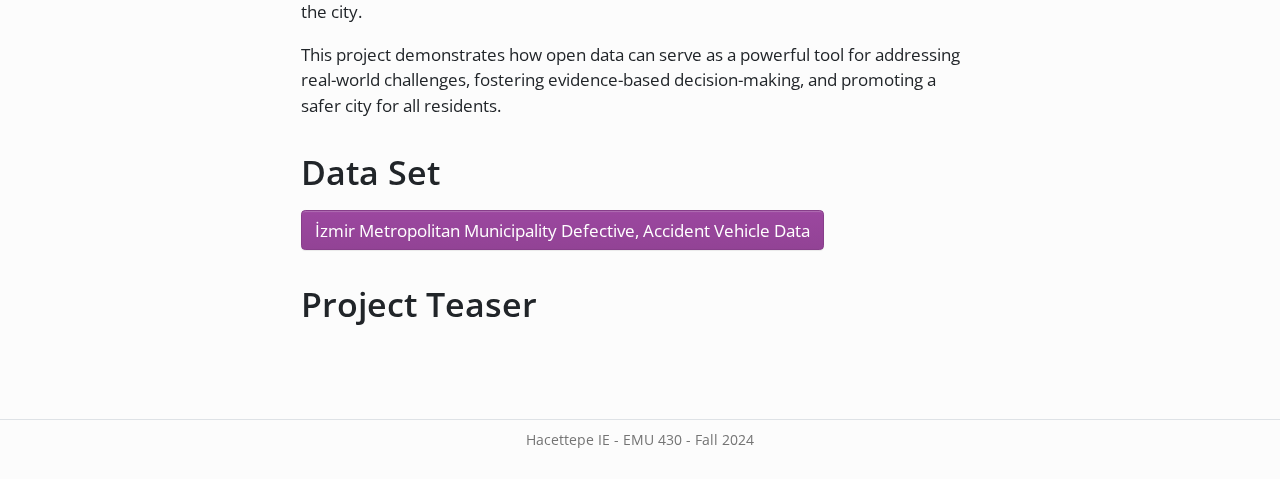
==== commit 8f3fa565: "s" ====
--- a/docs/index.html
+++ b/docs/index.html
@@ -169,7 +169,7 @@
 <li><p><a href="https://emu-hacettepe-analytics.github.io/emu430-fall2024-BilgeKaraca/" class="btn btn-danger" style="color: white">Bilge Karaca</a></p></li>
 <li><p><a href="https://emu-hacettepe-analytics.github.io/emu430-fall2024-berfinalsan/" class="btn btn-danger" style="color: white">Berfin Alsan</a></p></li>
 <li><p><a href="https://emu-hacettepe-analytics.github.io/emu430-fall2024-aysusoylu/" class="btn btn-danger" style="color: white">Aysu Soylu</a></p></li>
-<li><p><a href="http://analytics-lab-link.com" class="btn btn-danger" style="color: white">İsim Soyisim</a></p></li>
+<li><p><a href="https://emu-hacettepe-analytics.github.io/emu430-fall2024-tubikzgn/" class="btn btn-danger" style="color: white">Tuba Kızgın</a></p></li>
 <li><p><a href="https://emu-hacettepe-analytics.github.io/emu430-fall2024-arzualakel/" class="btn btn-danger" style="color: white">Arzu Alakel</a></p></li>
 </ol>
 </section>
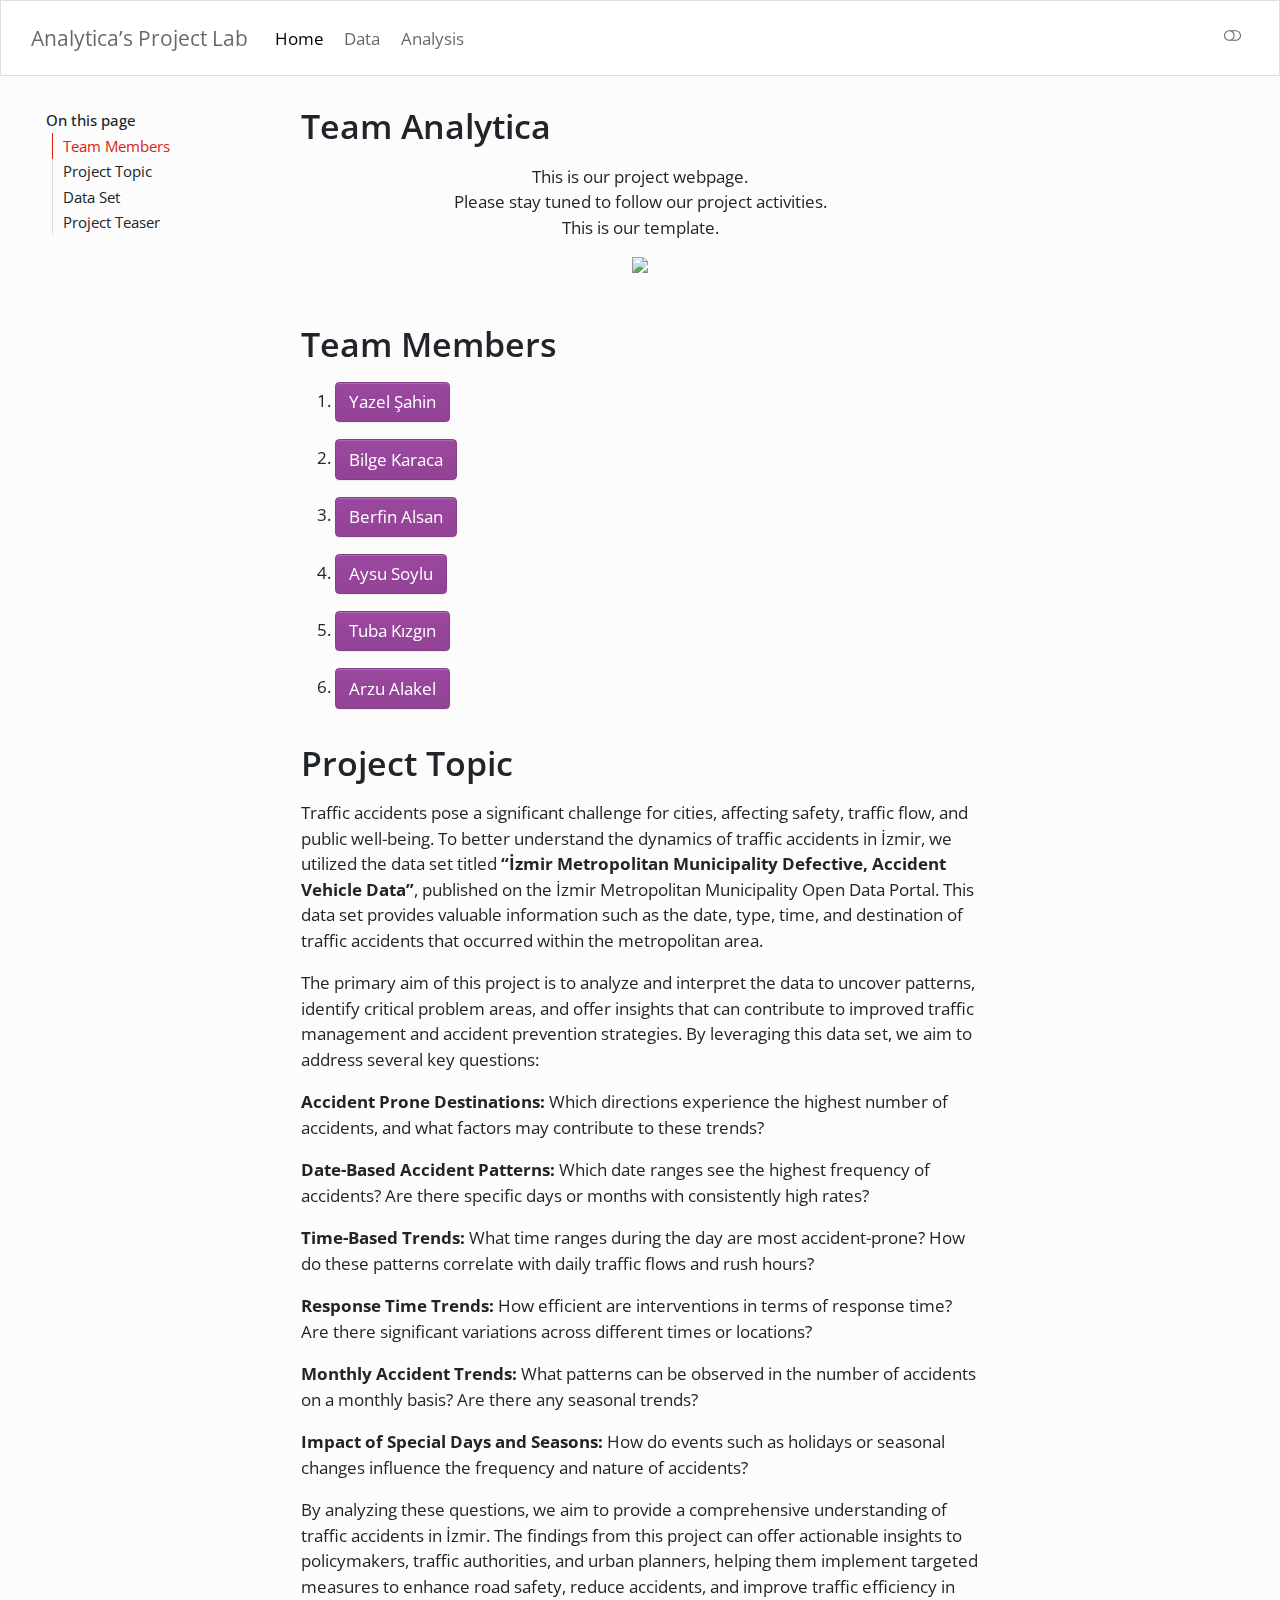
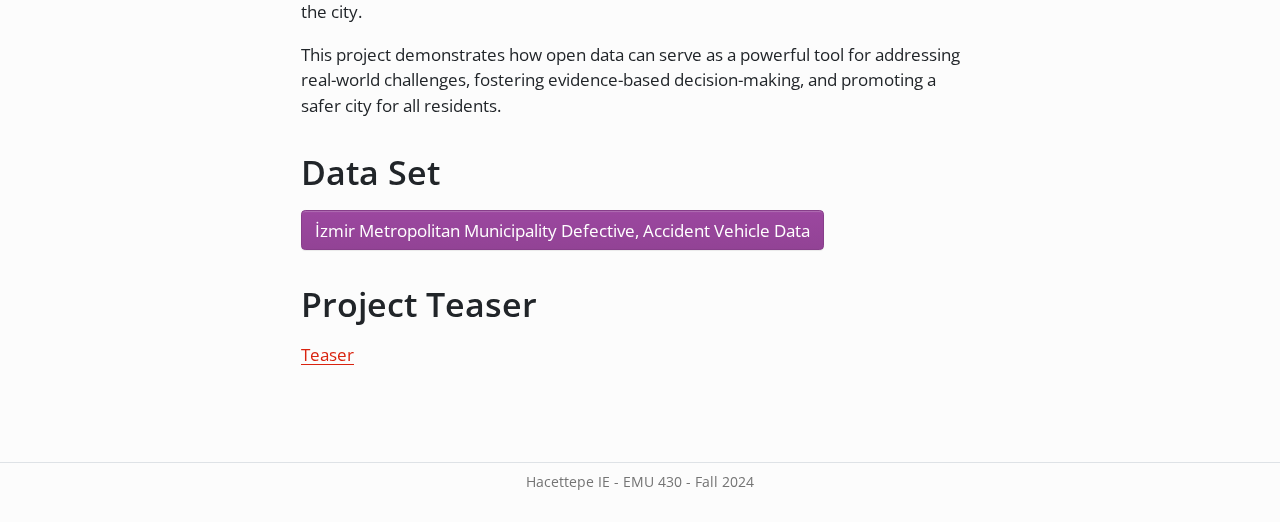
==== commit f489ce2a: "teaser" ====
--- a/docs/index.html
+++ b/docs/index.html
@@ -192,6 +192,7 @@
 </section>
 <section id="project-teaser" class="level1">
 <h1>Project Teaser</h1>
+<p><a href="https://drive.google.com/file/d/1H4Ucpe4dcfebwgcHEPuWWb47ryz_aU3_/view?usp=drivesdk">Teaser</a></p>
 
 
 </section>
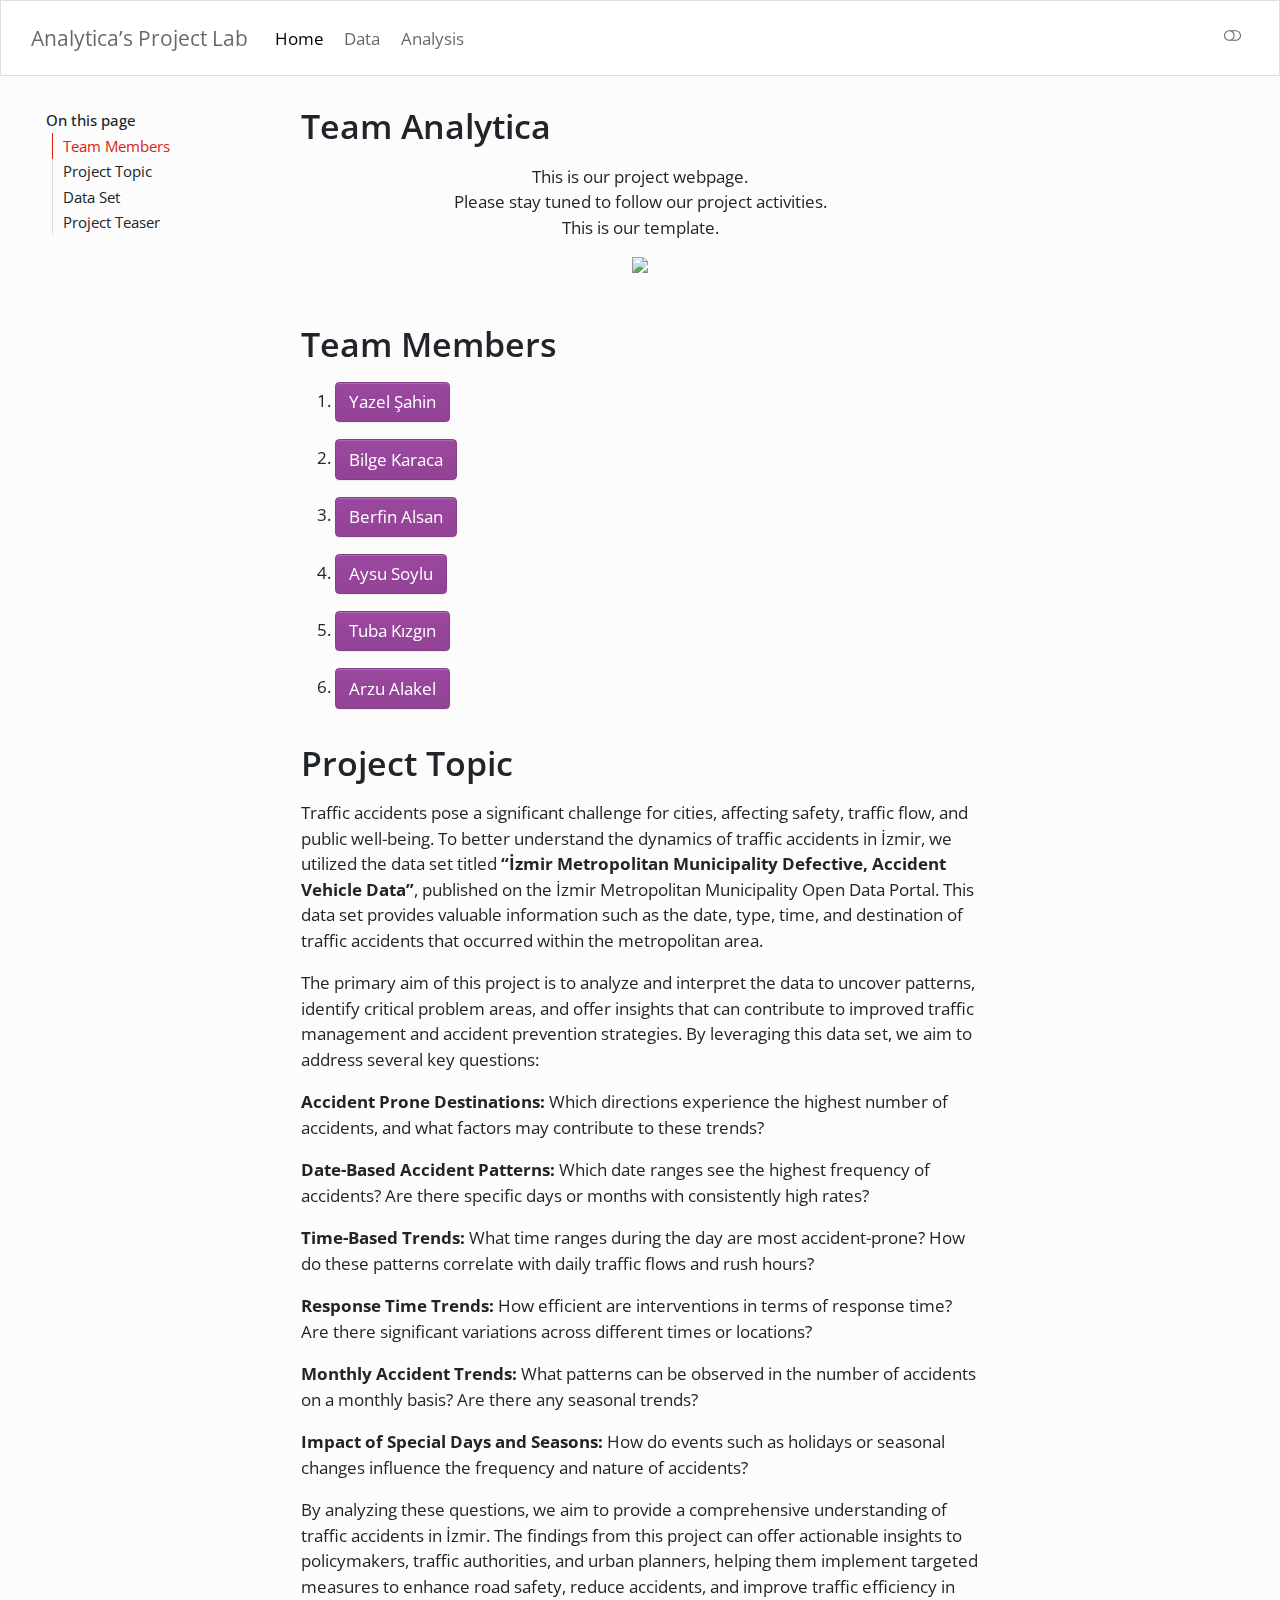
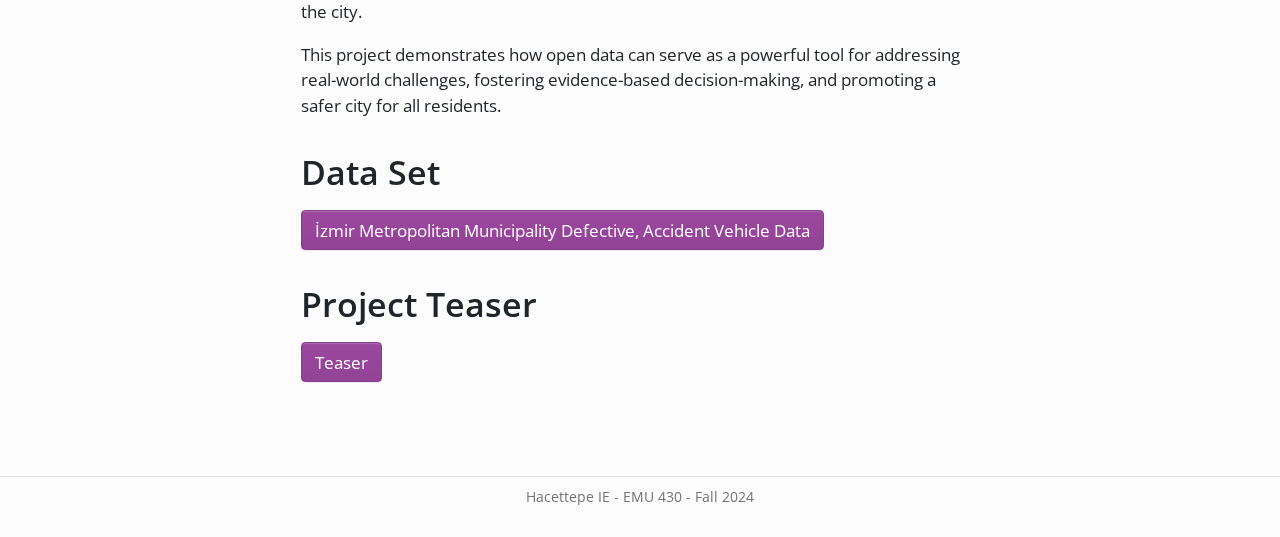
==== commit ea2abea8: "s" ====
--- a/docs/index.html
+++ b/docs/index.html
@@ -192,7 +192,7 @@
 </section>
 <section id="project-teaser" class="level1">
 <h1>Project Teaser</h1>
-<p><a href="https://drive.google.com/file/d/1H4Ucpe4dcfebwgcHEPuWWb47ryz_aU3_/view?usp=drivesdk">Teaser</a></p>
+<p><a href="https://drive.google.com/file/d/1H4Ucpe4dcfebwgcHEPuWWb47ryz_aU3_/view?usp=drivesdk" class="btn btn-danger" style="color: white">Teaser</a></p>
 
 
 </section>
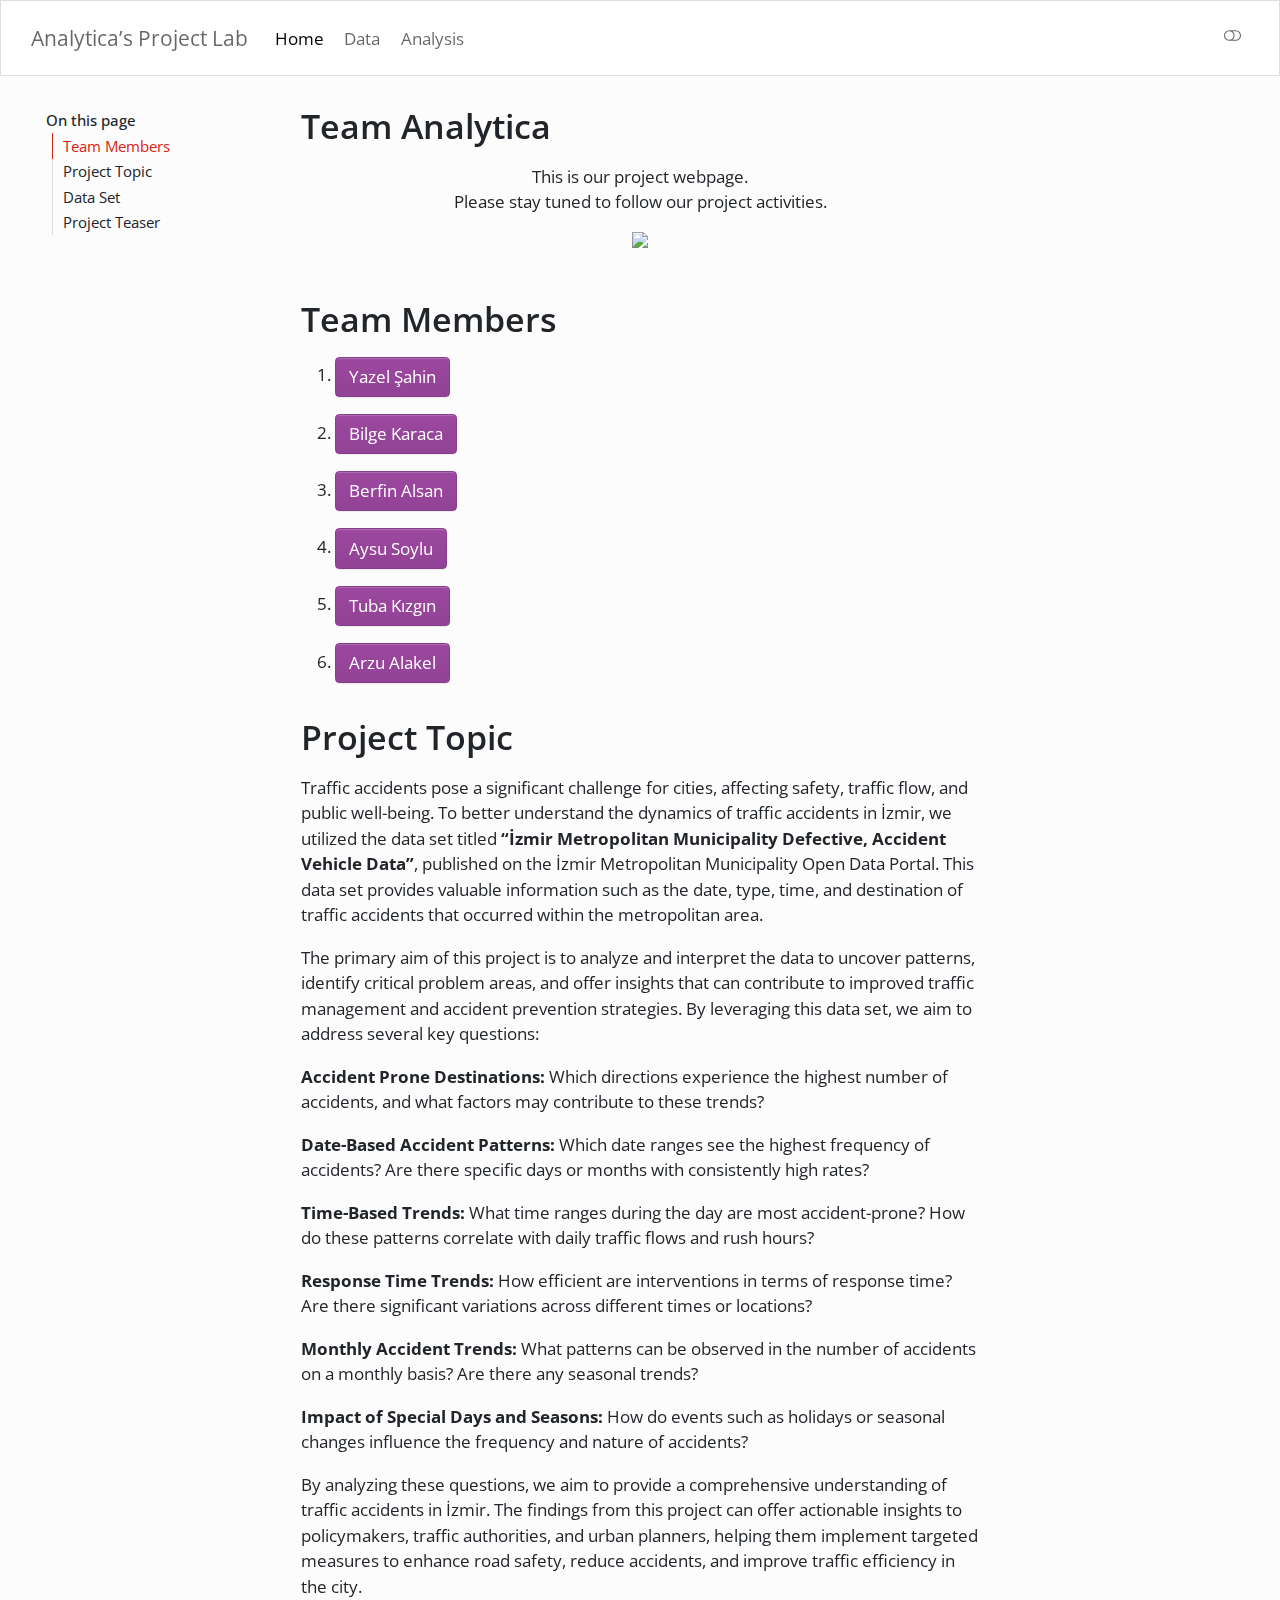
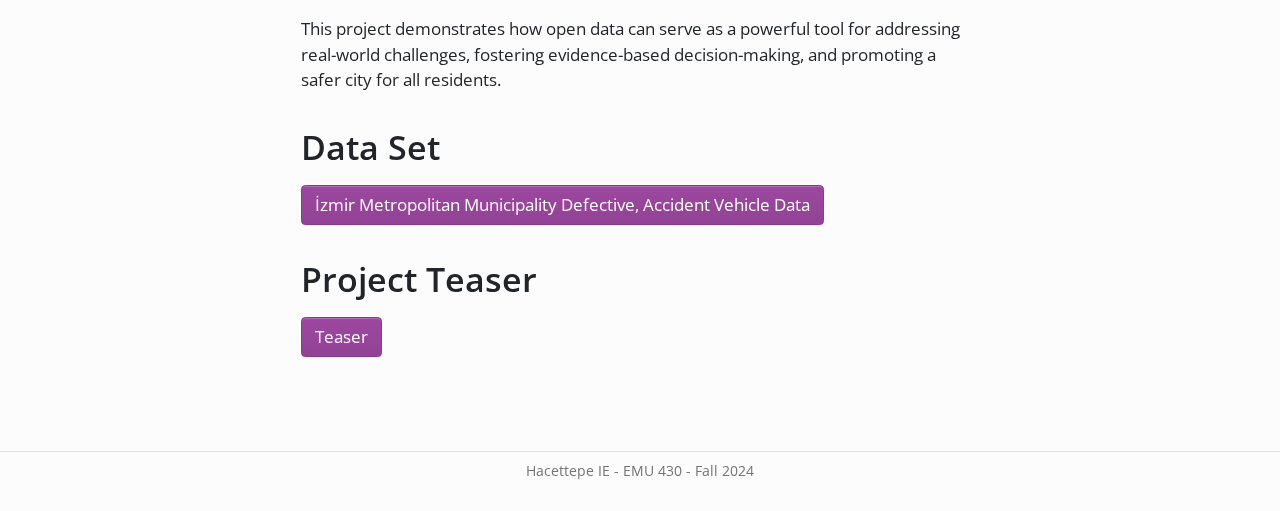
==== commit 12ecd8b5: "blg" ====
--- a/docs/index.html
+++ b/docs/index.html
@@ -154,8 +154,7 @@
 
 <div style="text-align: center;">
 <p>This is our project webpage.<br>
-Please stay tuned to follow our project activities.<br>
-This is our template.</p>
+Please stay tuned to follow our project activities.</p>
 </div>
 <div class="quarto-figure quarto-figure-center">
 <figure class="figure">
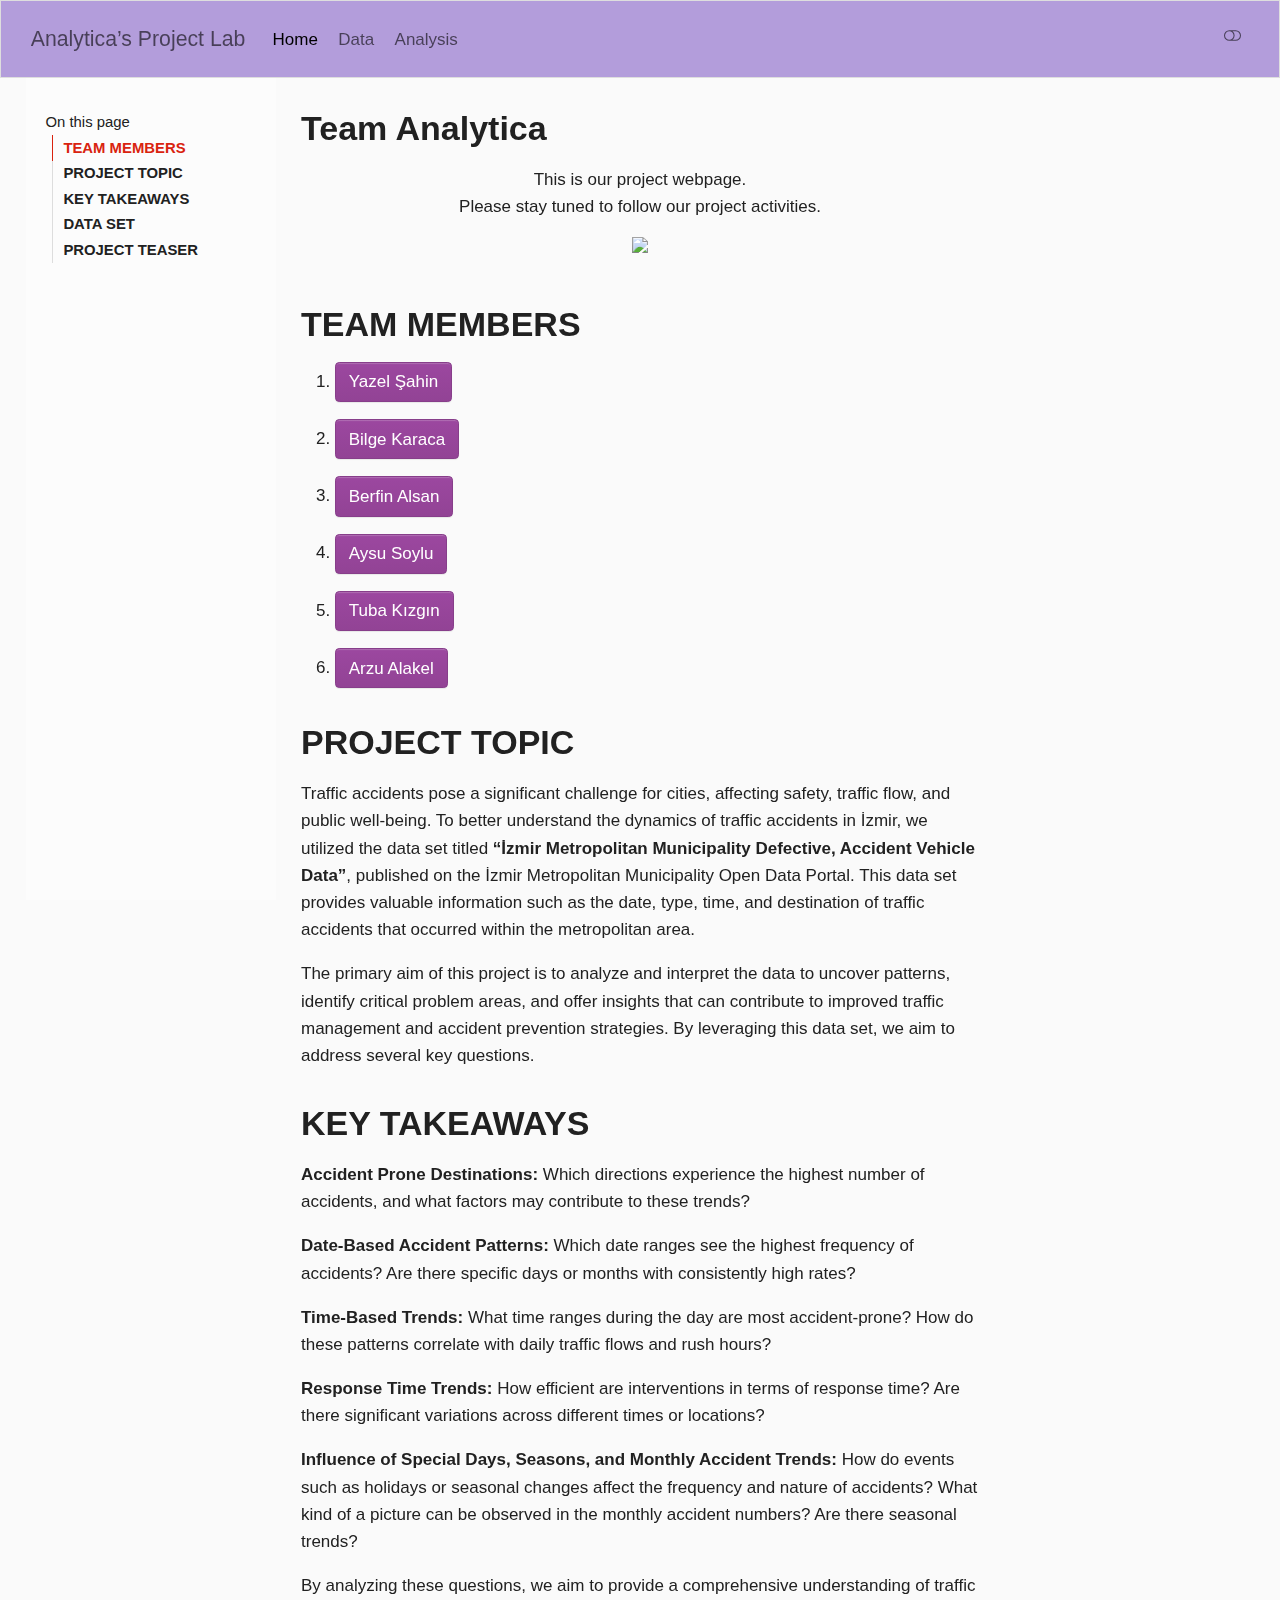
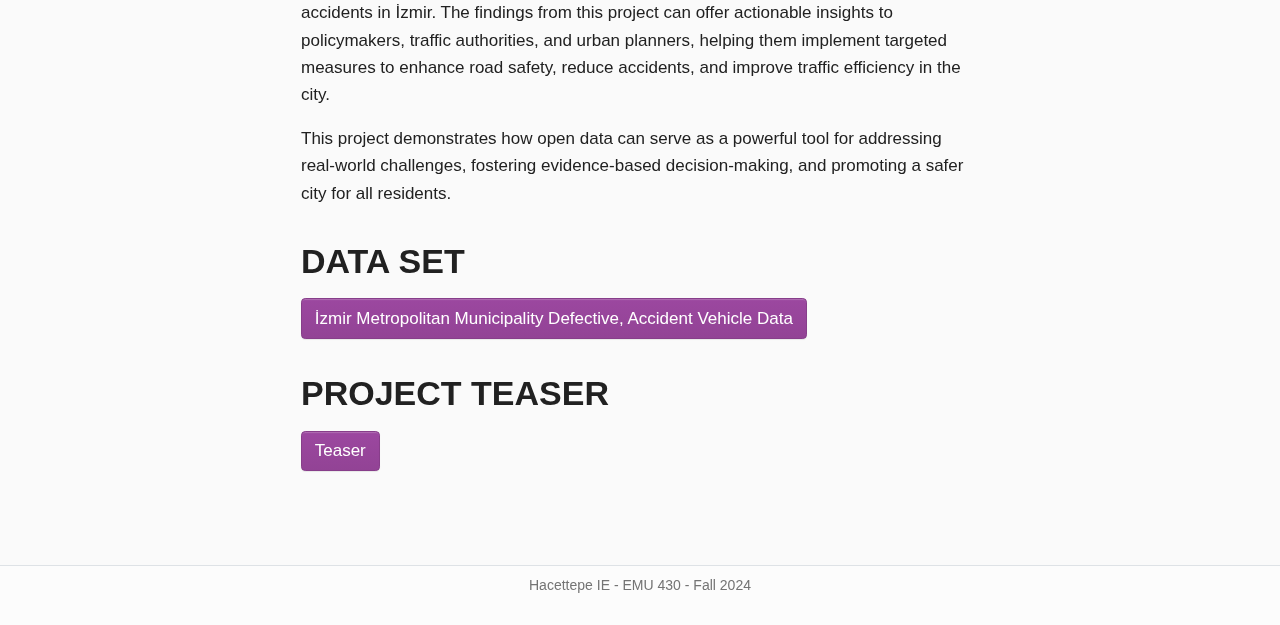
==== commit c2d273b8: "ss" ====
--- a/docs/index.html
+++ b/docs/index.html
@@ -119,10 +119,11 @@
     <h2 id="toc-title">On this page</h2>
    
   <ul>
-  <li><a href="#team-members" id="toc-team-members" class="nav-link active" data-scroll-target="#team-members">Team Members</a></li>
-  <li><a href="#project-topic" id="toc-project-topic" class="nav-link" data-scroll-target="#project-topic">Project Topic</a></li>
-  <li><a href="#data-set" id="toc-data-set" class="nav-link" data-scroll-target="#data-set">Data Set</a></li>
-  <li><a href="#project-teaser" id="toc-project-teaser" class="nav-link" data-scroll-target="#project-teaser">Project Teaser</a></li>
+  <li><a href="#team-members" id="toc-team-members" class="nav-link active" data-scroll-target="#team-members"><strong>TEAM MEMBERS</strong></a></li>
+  <li><a href="#project-topic" id="toc-project-topic" class="nav-link" data-scroll-target="#project-topic"><strong>PROJECT TOPIC</strong></a></li>
+  <li><a href="#key-takeaways" id="toc-key-takeaways" class="nav-link" data-scroll-target="#key-takeaways"><strong>KEY TAKEAWAYS</strong></a></li>
+  <li><a href="#data-set" id="toc-data-set" class="nav-link" data-scroll-target="#data-set"><strong>DATA SET</strong></a></li>
+  <li><a href="#project-teaser" id="toc-project-teaser" class="nav-link" data-scroll-target="#project-teaser"><strong>PROJECT TEASER</strong></a></li>
   </ul>
 </nav>
 </nav>
@@ -162,7 +163,7 @@
 </figure>
 </div>
 <section id="team-members" class="level1">
-<h1>Team Members</h1>
+<h1><strong>TEAM MEMBERS</strong></h1>
 <ol type="1">
 <li><p><a href="https://emu-hacettepe-analytics.github.io/emu430-fall2024-yazelsahinlab/" class="btn btn-danger" style="color: white">Yazel Şahin</a></p></li>
 <li><p><a href="https://emu-hacettepe-analytics.github.io/emu430-fall2024-BilgeKaraca/" class="btn btn-danger" style="color: white">Bilge Karaca</a></p></li>
@@ -173,24 +174,26 @@
 </ol>
 </section>
 <section id="project-topic" class="level1">
-<h1>Project Topic</h1>
+<h1><strong>PROJECT TOPIC</strong></h1>
 <p>Traffic accidents pose a significant challenge for cities, affecting safety, traffic flow, and public well-being. To better understand the dynamics of traffic accidents in İzmir, we utilized the data set titled <strong>“İzmir Metropolitan Municipality Defective, Accident Vehicle Data”</strong>, published on the İzmir Metropolitan Municipality Open Data Portal. This data set provides valuable information such as the date, type, time, and destination of traffic accidents that occurred within the metropolitan area.</p>
-<p>The primary aim of this project is to analyze and interpret the data to uncover patterns, identify critical problem areas, and offer insights that can contribute to improved traffic management and accident prevention strategies. By leveraging this data set, we aim to address several key questions:</p>
+<p>The primary aim of this project is to analyze and interpret the data to uncover patterns, identify critical problem areas, and offer insights that can contribute to improved traffic management and accident prevention strategies. By leveraging this data set, we aim to address several key questions.</p>
+</section>
+<section id="key-takeaways" class="level1">
+<h1><strong>KEY TAKEAWAYS</strong></h1>
 <p><strong>Accident Prone Destinations:</strong> Which directions experience the highest number of accidents, and what factors may contribute to these trends?</p>
 <p><strong>Date-Based Accident Patterns:</strong> Which date ranges see the highest frequency of accidents? Are there specific days or months with consistently high rates?</p>
 <p><strong>Time-Based Trends:</strong> What time ranges during the day are most accident-prone? How do these patterns correlate with daily traffic flows and rush hours?</p>
 <p><strong>Response Time Trends:</strong> How efficient are interventions in terms of response time? Are there significant variations across different times or locations?</p>
-<p><strong>Monthly Accident Trends:</strong> What patterns can be observed in the number of accidents on a monthly basis? Are there any seasonal trends?</p>
-<p><strong>Impact of Special Days and Seasons:</strong> How do events such as holidays or seasonal changes influence the frequency and nature of accidents?</p>
+<p><strong>Influence of Special Days, Seasons, and Monthly Accident Trends:</strong> How do events such as holidays or seasonal changes affect the frequency and nature of accidents? What kind of a picture can be observed in the monthly accident numbers? Are there seasonal trends?</p>
 <p>By analyzing these questions, we aim to provide a comprehensive understanding of traffic accidents in İzmir. The findings from this project can offer actionable insights to policymakers, traffic authorities, and urban planners, helping them implement targeted measures to enhance road safety, reduce accidents, and improve traffic efficiency in the city.</p>
 <p>This project demonstrates how open data can serve as a powerful tool for addressing real-world challenges, fostering evidence-based decision-making, and promoting a safer city for all residents.</p>
 </section>
 <section id="data-set" class="level1">
-<h1>Data Set</h1>
+<h1><strong>DATA SET</strong></h1>
 <p><a href="https://acikveri.bizizmir.com/dataset/7373e9b2-bdbe-4957-b980-b81329974bb2/resource/e4832801-ccfe-4e29-8a14-5c7d63545984/download/izbb-kaza-ariza-verileri.xlsx" class="btn btn-danger" style="color: white">İzmir Metropolitan Municipality Defective, Accident Vehicle Data</a></p>
 </section>
 <section id="project-teaser" class="level1">
-<h1>Project Teaser</h1>
+<h1><strong>PROJECT TEASER</strong></h1>
 <p><a href="https://drive.google.com/file/d/1H4Ucpe4dcfebwgcHEPuWWb47ryz_aU3_/view?usp=drivesdk" class="btn btn-danger" style="color: white">Teaser</a></p>
 
 
--- a/docs/styles.css
+++ b/docs/styles.css
@@ -0,0 +1,32 @@
+/* css styles */
+:root {
+  --primary-color: #b39ddb; /* Hafif mor */
+  --secondary-color: #9575cd; /* Orta mor */
+  --text-color: #212121; /* Koyu gri metin */
+  --background-color: #fafafa; /* Hafif gri arka plan */
+}
+
+body {
+  background-color: var(--background-color);
+  color: var(--text-color);
+  font-family: 'Roboto', sans-serif;
+  line-height: 1.6;
+}
+
+a {
+  color: var(--secondary-color);
+  font-weight: 500;
+}
+
+a:hover {
+  color: var(--primary-color);
+  text-decoration: underline;
+}
+
+.navbar, .footer {
+  background-color: var(--primary-color);
+  color: var(--text-color);
+}
+
+
+
